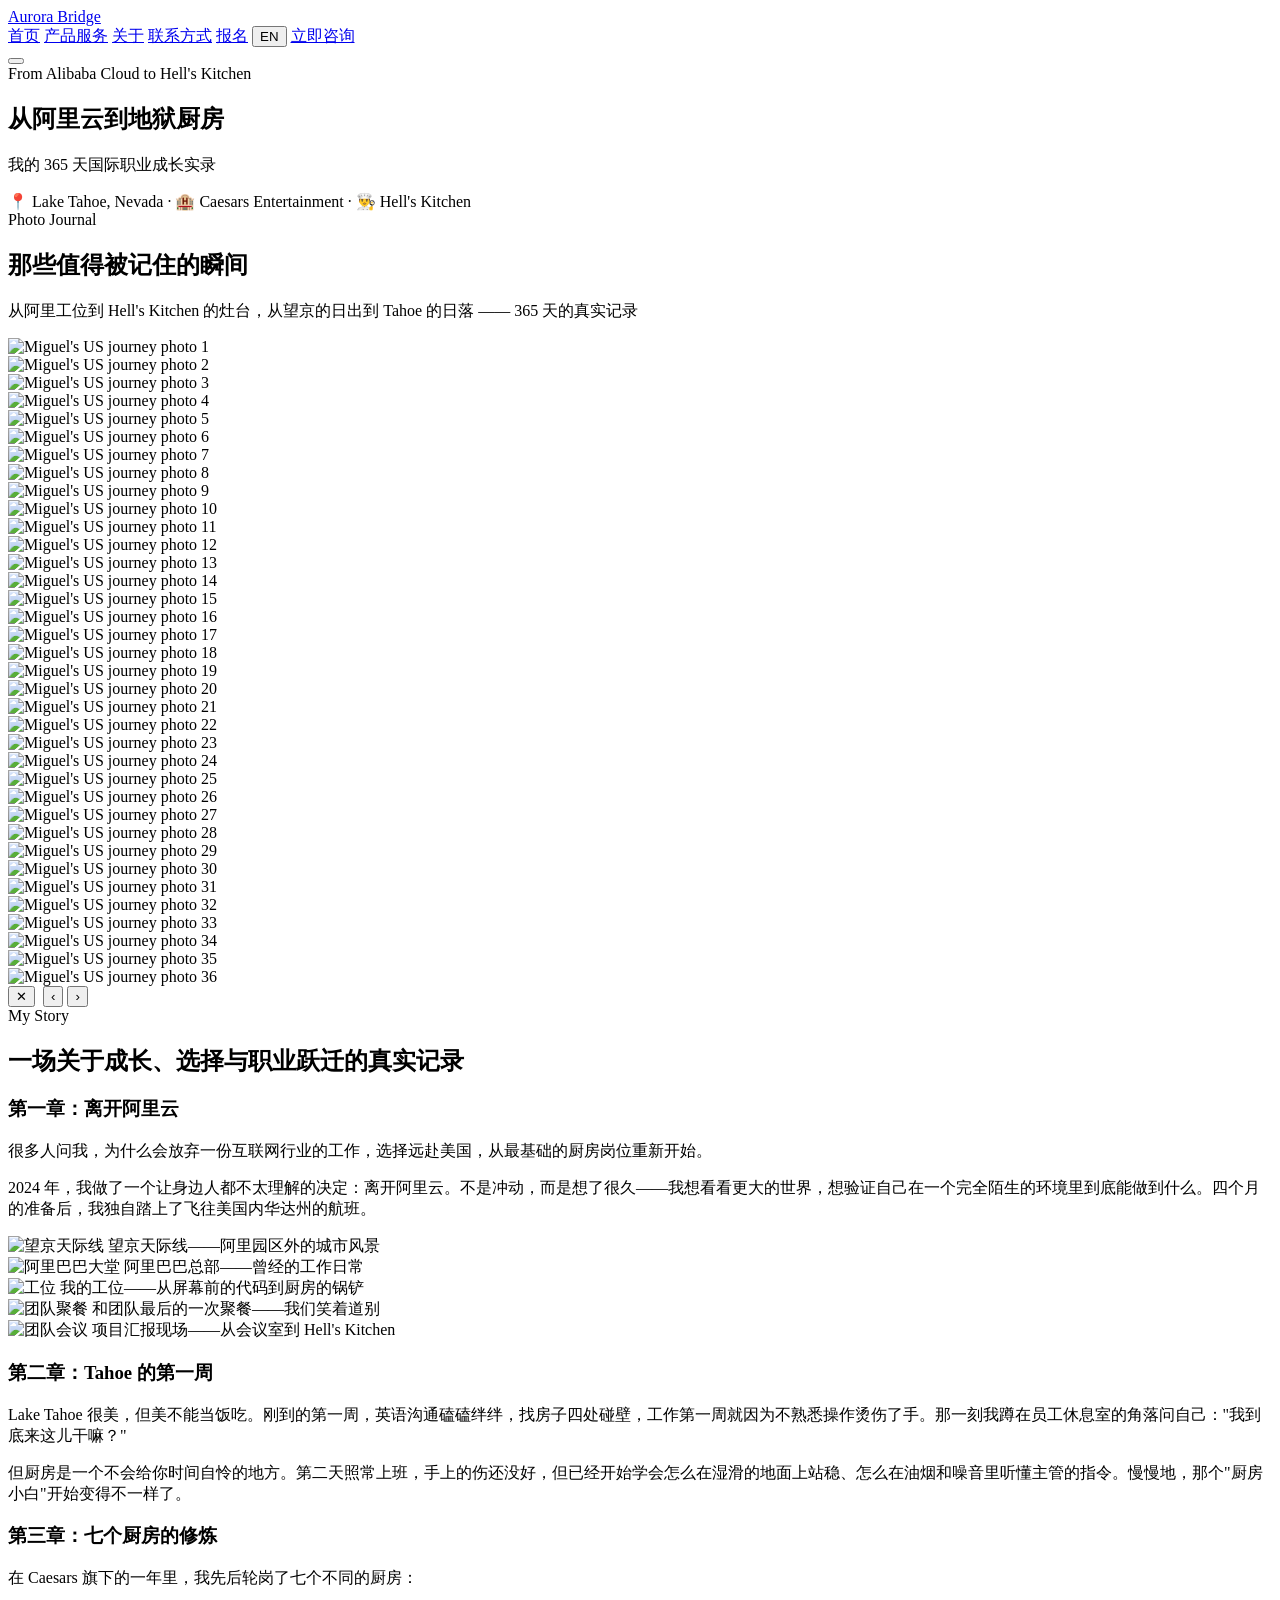
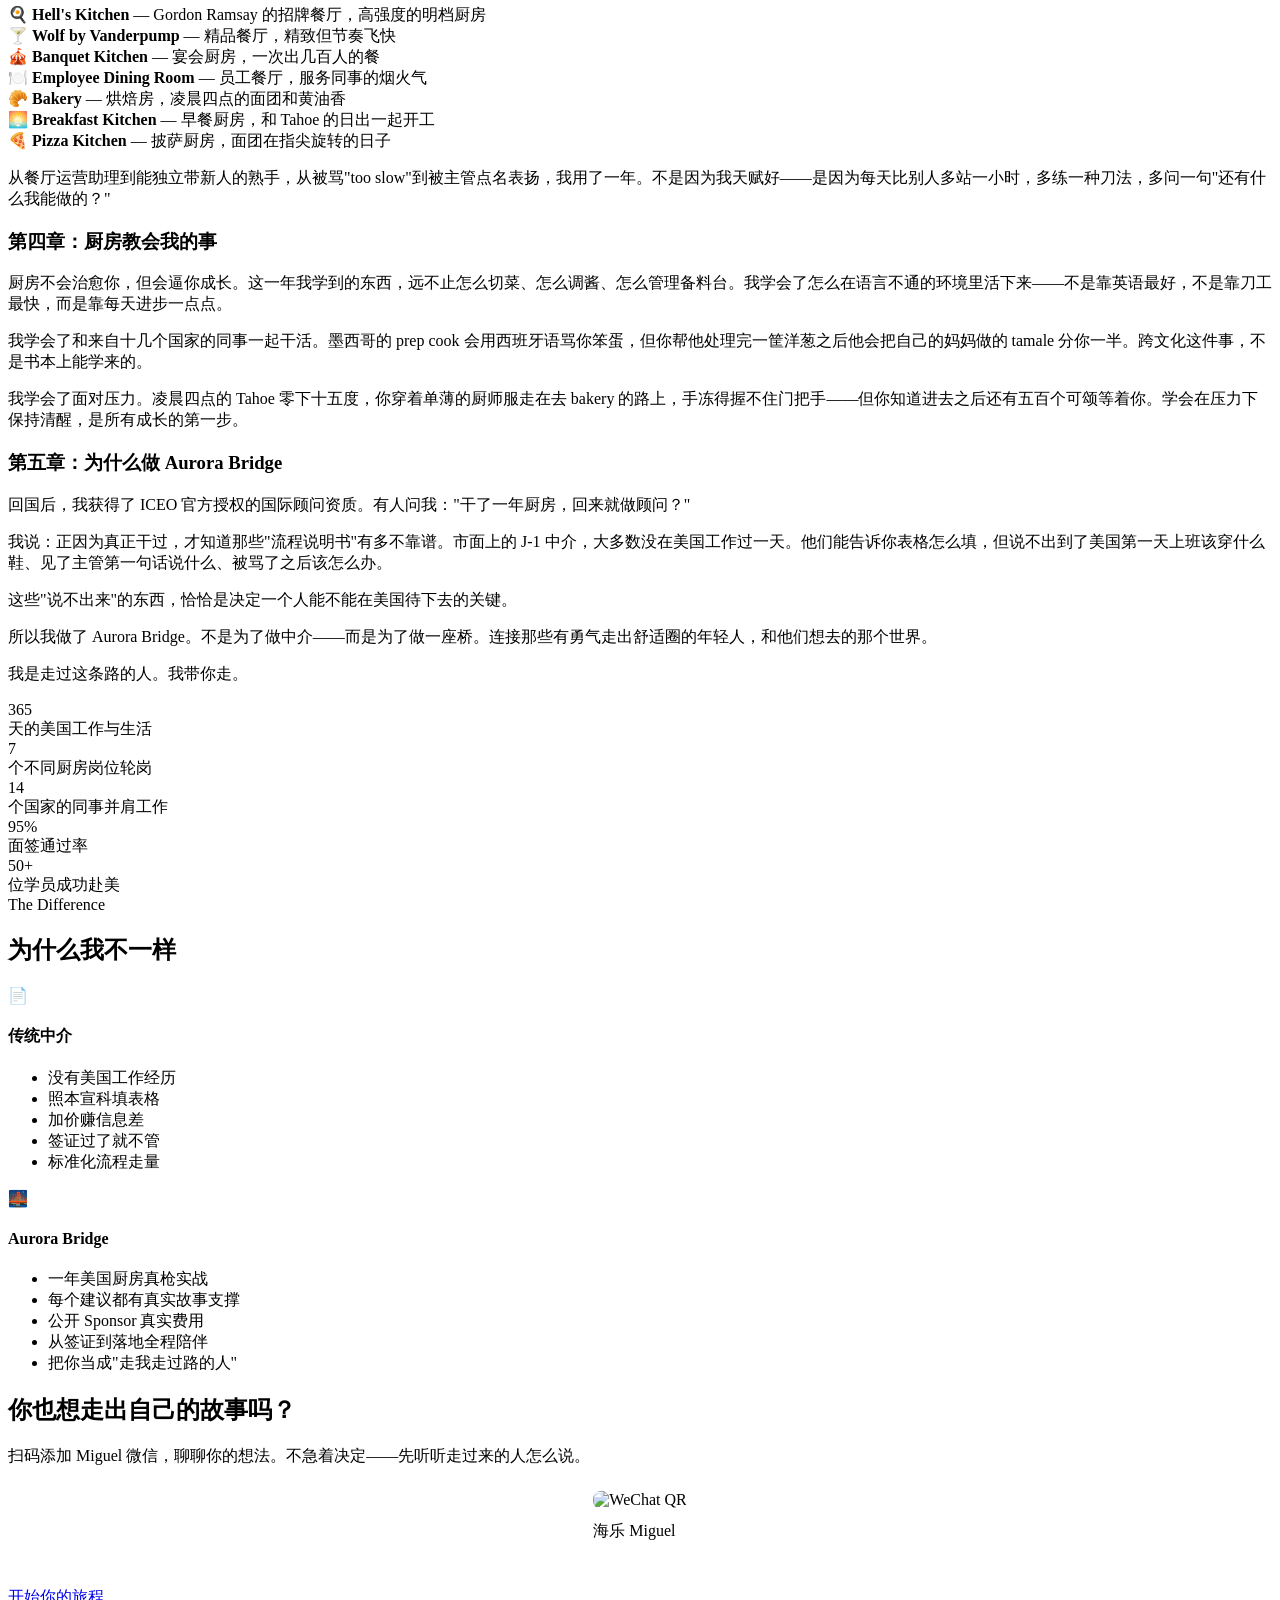
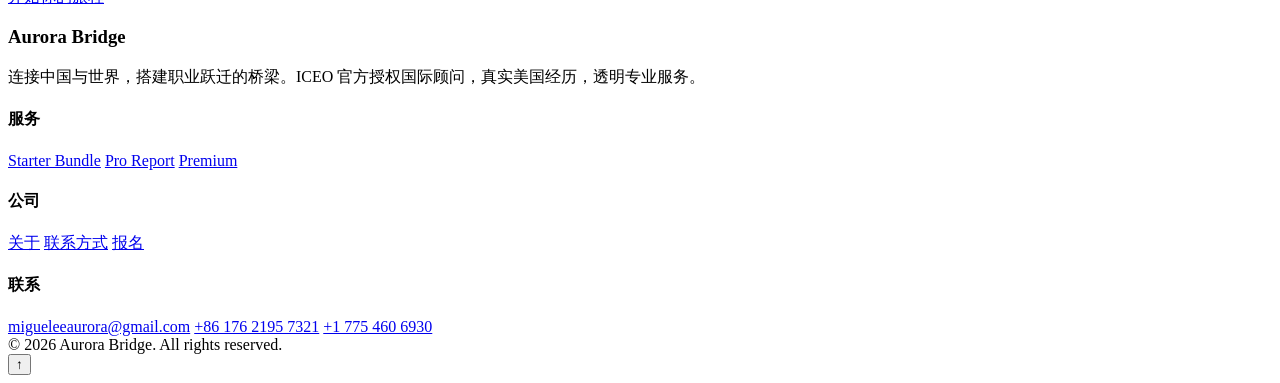
==== about.html @ 6e323d99 "Add about.html" ====
<!DOCTYPE html>
<html lang="zh">
<head>
  <meta charset="UTF-8">
  <meta name="viewport" content="width=device-width, initial-scale=1.0">
  <meta name="description" content="From Alibaba Cloud to Hell's Kitchen: Miguel's 365-day international career journey. ICEO authorized J-1 ITP consultant with real U.S. hospitality experience.">
  <title>About — Aurora Bridge</title>
  <link rel="stylesheet" href="css/styles.css">
  <link rel="icon" href="data:image/svg+xml,<svg xmlns='http://www.w3.org/2000/svg' viewBox='0 0 100 100'><text y='.9em' font-size='90'>🌉</text></svg>">
  <script async src="https://www.googletagmanager.com/gtag/js?id=G-YEW8C3ERGN"></script>
  <script>
    window.dataLayer = window.dataLayer || [];
    function gtag(){dataLayer.push(arguments);}
    gtag('js', new Date());
    gtag('config', 'G-YEW8C3ERGN');
  </script>
</head>
<body>

  <nav class="nav scrolled">
    <div class="nav-inner">
      <a href="index.html" class="nav-logo">
        <span class="nav-logo-dot"></span>
        Aurora Bridge
      </a>
      <div class="nav-links">
        <a href="index.html" data-i18n="nav.home">首页</a>
        <a href="products.html" data-i18n="nav.products">产品服务</a>
        <a href="about.html" class="active" data-i18n="nav.about">关于</a>
        <a href="contact.html" data-i18n="nav.contact">联系方式</a>
        <a href="register.html" data-i18n="nav.register">报名</a>
        <button id="nav-lang" class="nav-lang" onclick="toggleLang()">EN</button>
        <a href="consult.html" class="nav-cta" data-i18n="nav.consult">立即咨询</a>
      </div>
      <button class="nav-toggle" aria-label="Menu">
        <span></span><span></span><span></span>
      </button>
    </div>
  </nav>

  <!-- Page Hero -->
  <section class="page-hero about-hero-enhanced">
    <div class="container">
      <div class="about-hero-badge animate-on-scroll" data-i18n="about.hero.badge">From Alibaba Cloud to Hell's Kitchen</div>
      <h1 class="page-hero-title animate-on-scroll delay-1" data-i18n="about.hero.title">从阿里云到地狱厨房</h1>
      <p class="page-hero-desc animate-on-scroll delay-2" data-i18n="about.hero.subtitle">我的 365 天国际职业成长实录</p>
      <div class="about-hero-meta animate-on-scroll delay-3">
        <span>📍 Lake Tahoe, Nevada</span>
        <span class="about-hero-dot">·</span>
        <span>🏨 Caesars Entertainment</span>
        <span class="about-hero-dot">·</span>
        <span>👨‍🍳 Hell's Kitchen</span>
      </div>
    </div>
  </section>

  <!-- Photo Gallery Wall -->
  <section class="section section-dark gallery-section">
    <div class="container">
      <div class="section-header animate-on-scroll">
        <span class="section-label" data-i18n="about.gallery.label">Photo Journal</span>
        <h2 class="section-title" style="color:var(--color-white)" data-i18n="about.gallery.title">那些值得被记住的瞬间</h2>
        <p class="section-desc" data-i18n="about.gallery.desc">从阿里工位到 Hell's Kitchen 的灶台，从望京的日出到 Tahoe 的日落 —— 365 天的真实记录</p>
      </div>
      <div class="gallery-wall" id="gallery-wall"></div>
      <div class="gallery-lightbox" id="gallery-lightbox">
        <button class="gallery-lightbox-close" onclick="closeLightbox()">✕</button>
        <img id="gallery-lightbox-img" src="" alt="">
        <button class="gallery-lightbox-prev" onclick="navigateLightbox(-1)">‹</button>
        <button class="gallery-lightbox-next" onclick="navigateLightbox(1)">›</button>
      </div>
    </div>
  </section>

  <!-- The Story -->
  <section class="section section-light">
    <div class="container-narrow">
      <div class="section-header animate-on-scroll">
        <span class="section-label" data-i18n="about.story.label">My Story</span>
        <h2 class="section-title" data-i18n="about.story.title">一场关于成长、选择与职业跃迁的真实记录</h2>
      </div>

      <div class="story-block animate-on-scroll">
        <h3 class="story-chapter" data-i18n="about.story.ch1.title">第一章：离开阿里云</h3>
        <p data-i18n="about.story.ch1.p1">很多人问我，为什么会放弃一份互联网行业的工作，选择远赴美国，从最基础的厨房岗位重新开始。</p>
        <p data-i18n="about.story.ch1.p2">2024 年，我做了一个让身边人都不太理解的决定：离开阿里云。不是冲动，而是想了很久——我想看看更大的世界，想验证自己在一个完全陌生的环境里到底能做到什么。四个月的准备后，我独自踏上了飞往美国内华达州的航班。</p>

        <!-- Alibaba Photos -->
        <div class="story-photo-row">
          <div class="story-photo-item" onclick="openLightbox(0)">
            <img src="assets/images/gallery/alibaba-5.jpg" alt="望京天际线">
            <span class="story-photo-caption" data-i18n="about.story.ch1.img1">望京天际线——阿里园区外的城市风景</span>
          </div>
          <div class="story-photo-item" onclick="openLightbox(1)">
            <img src="assets/images/gallery/alibaba-4.jpg" alt="阿里巴巴大堂">
            <span class="story-photo-caption" data-i18n="about.story.ch1.img2">阿里巴巴总部——曾经的工作日常</span>
          </div>
          <div class="story-photo-item" onclick="openLightbox(2)">
            <img src="assets/images/gallery/alibaba-3.jpg" alt="工位">
            <span class="story-photo-caption" data-i18n="about.story.ch1.img3">我的工位——从屏幕前的代码到厨房的锅铲</span>
          </div>
          <div class="story-photo-item" onclick="openLightbox(3)">
            <img src="assets/images/gallery/alibaba-2.jpg" alt="团队聚餐">
            <span class="story-photo-caption" data-i18n="about.story.ch1.img4">和团队最后的一次聚餐——我们笑着道别</span>
          </div>
          <div class="story-photo-item" onclick="openLightbox(4)">
            <img src="assets/images/gallery/alibaba-1.jpg" alt="团队会议">
            <span class="story-photo-caption" data-i18n="about.story.ch1.img5">项目汇报现场——从会议室到 Hell's Kitchen</span>
          </div>
        </div>
      </div>

      <div class="story-block animate-on-scroll delay-1">
        <h3 class="story-chapter" data-i18n="about.story.ch2.title">第二章：Tahoe 的第一周</h3>
        <p data-i18n="about.story.ch2.p1">Lake Tahoe 很美，但美不能当饭吃。刚到的第一周，英语沟通磕磕绊绊，找房子四处碰壁，工作第一周就因为不熟悉操作烫伤了手。那一刻我蹲在员工休息室的角落问自己："我到底来这儿干嘛？"</p>
        <p data-i18n="about.story.ch2.p2">但厨房是一个不会给你时间自怜的地方。第二天照常上班，手上的伤还没好，但已经开始学会怎么在湿滑的地面上站稳、怎么在油烟和噪音里听懂主管的指令。慢慢地，那个"厨房小白"开始变得不一样了。</p>
      </div>

      <div class="story-block animate-on-scroll delay-2">
        <h3 class="story-chapter" data-i18n="about.story.ch3.title">第三章：七个厨房的修炼</h3>
        <p data-i18n="about.story.ch3.p1">在 Caesars 旗下的一年里，我先后轮岗了七个不同的厨房：</p>
        <div class="story-kitchen-grid">
          <div class="story-kitchen-item"><span>🍳</span> <strong>Hell's Kitchen</strong> — Gordon Ramsay 的招牌餐厅，高强度的明档厨房</div>
          <div class="story-kitchen-item"><span>🍸</span> <strong>Wolf by Vanderpump</strong> — 精品餐厅，精致但节奏飞快</div>
          <div class="story-kitchen-item"><span>🎪</span> <strong>Banquet Kitchen</strong> — 宴会厨房，一次出几百人的餐</div>
          <div class="story-kitchen-item"><span>🍽️</span> <strong>Employee Dining Room</strong> — 员工餐厅，服务同事的烟火气</div>
          <div class="story-kitchen-item"><span>🥐</span> <strong>Bakery</strong> — 烘焙房，凌晨四点的面团和黄油香</div>
          <div class="story-kitchen-item"><span>🌅</span> <strong>Breakfast Kitchen</strong> — 早餐厨房，和 Tahoe 的日出一起开工</div>
          <div class="story-kitchen-item"><span>🍕</span> <strong>Pizza Kitchen</strong> — 披萨厨房，面团在指尖旋转的日子</div>
        </div>
        <p data-i18n="about.story.ch3.p2">从餐厅运营助理到能独立带新人的熟手，从被骂"too slow"到被主管点名表扬，我用了一年。不是因为我天赋好——是因为每天比别人多站一小时，多练一种刀法，多问一句"还有什么我能做的？"</p>
      </div>

      <div class="story-block animate-on-scroll delay-3">
        <h3 class="story-chapter" data-i18n="about.story.ch4.title">第四章：厨房教会我的事</h3>
        <p data-i18n="about.story.ch4.p1">厨房不会治愈你，但会逼你成长。这一年我学到的东西，远不止怎么切菜、怎么调酱、怎么管理备料台。我学会了怎么在语言不通的环境里活下来——不是靠英语最好，不是靠刀工最快，而是靠每天进步一点点。</p>
        <p data-i18n="about.story.ch4.p2">我学会了和来自十几个国家的同事一起干活。墨西哥的 prep cook 会用西班牙语骂你笨蛋，但你帮他处理完一筐洋葱之后他会把自己的妈妈做的 tamale 分你一半。跨文化这件事，不是书本上能学来的。</p>
        <p data-i18n="about.story.ch4.p3">我学会了面对压力。凌晨四点的 Tahoe 零下十五度，你穿着单薄的厨师服走在去 bakery 的路上，手冻得握不住门把手——但你知道进去之后还有五百个可颂等着你。学会在压力下保持清醒，是所有成长的第一步。</p>
      </div>

      <div class="story-block animate-on-scroll delay-4">
        <h3 class="story-chapter" data-i18n="about.story.ch5.title">第五章：为什么做 Aurora Bridge</h3>
        <p data-i18n="about.story.ch5.p1">回国后，我获得了 ICEO 官方授权的国际顾问资质。有人问我："干了一年厨房，回来就做顾问？"</p>
        <p data-i18n="about.story.ch5.p2">我说：正因为真正干过，才知道那些"流程说明书"有多不靠谱。市面上的 J-1 中介，大多数没在美国工作过一天。他们能告诉你表格怎么填，但说不出到了美国第一天上班该穿什么鞋、见了主管第一句话说什么、被骂了之后该怎么办。</p>
        <p data-i18n="about.story.ch5.p3">这些"说不出来"的东西，恰恰是决定一个人能不能在美国待下去的关键。</p>
        <p data-i18n="about.story.ch5.p4">所以我做了 <span class="highlight">Aurora Bridge</span>。不是为了做中介——而是为了做一座桥。连接那些有勇气走出舒适圈的年轻人，和他们想去的那个世界。</p>
        <p data-i18n="about.story.ch5.p5">我是走过这条路的人。我带你走。</p>
      </div>
    </div>
  </section>

  <!-- Stats Section -->
  <section class="section section-dark">
    <div class="container">
      <div class="story-stats animate-on-scroll">
        <div class="story-stat-item">
          <div class="story-stat-number">365</div>
          <div class="story-stat-label" data-i18n="about.stat.days">天的美国工作与生活</div>
        </div>
        <div class="story-stat-item">
          <div class="story-stat-number">7</div>
          <div class="story-stat-label" data-i18n="about.stat.kitchens">个不同厨房岗位轮岗</div>
        </div>
        <div class="story-stat-item">
          <div class="story-stat-number">14</div>
          <div class="story-stat-label" data-i18n="about.stat.nationalities">个国家的同事并肩工作</div>
        </div>
        <div class="story-stat-item">
          <div class="story-stat-number">95%</div>
          <div class="story-stat-label" data-i18n="about.stat.approval">面签通过率</div>
        </div>
        <div class="story-stat-item">
          <div class="story-stat-number">50+</div>
          <div class="story-stat-label" data-i18n="about.stat.students">位学员成功赴美</div>
        </div>
      </div>
    </div>
  </section>

  <!-- Why This Matters -->
  <section class="section section-light">
    <div class="container-narrow">
      <div class="section-header animate-on-scroll">
        <span class="section-label" data-i18n="about.diff.label">The Difference</span>
        <h2 class="section-title" data-i18n="about.diff.title">为什么我不一样</h2>
      </div>
      <div class="diff-grid animate-on-scroll">
        <div class="diff-card">
          <div class="diff-card-header">
            <span class="diff-icon">📄</span>
            <h4 data-i18n="about.diff.card1.title">传统中介</h4>
          </div>
          <ul class="diff-list">
            <li data-i18n="about.diff.card1.i1">没有美国工作经历</li>
            <li data-i18n="about.diff.card1.i2">照本宣科填表格</li>
            <li data-i18n="about.diff.card1.i3">加价赚信息差</li>
            <li data-i18n="about.diff.card1.i4">签证过了就不管</li>
            <li data-i18n="about.diff.card1.i5">标准化流程走量</li>
          </ul>
        </div>
        <div class="diff-card diff-card-highlighted">
          <div class="diff-card-header">
            <span class="diff-icon">🌉</span>
            <h4 data-i18n="about.diff.card2.title">Aurora Bridge</h4>
          </div>
          <ul class="diff-list diff-list-pro">
            <li data-i18n="about.diff.card2.i1">一年美国厨房真枪实战</li>
            <li data-i18n="about.diff.card2.i2">每个建议都有真实故事支撑</li>
            <li data-i18n="about.diff.card2.i3">公开 Sponsor 真实费用</li>
            <li data-i18n="about.diff.card2.i4">从签证到落地全程陪伴</li>
            <li data-i18n="about.diff.card2.i5">把你当成"走我走过路的人"</li>
          </ul>
        </div>
      </div>
    </div>
  </section>

  <!-- CTA -->
  <section class="cta-section">
    <div class="container">
      <div class="cta-content animate-on-scroll">
        <h2 data-i18n="about.cta.title">你也想走出自己的故事吗？</h2>
        <p data-i18n="about.cta.desc">扫码添加 Miguel 微信，聊聊你的想法。不急着决定——先听听走过来的人怎么说。</p>
        <div style="display:flex;gap:24px;justify-content:center;flex-wrap:wrap;margin-top:24px">
          <div class="qr-card" style="background:rgba(255,255,255,0.06);border-color:rgba(255,255,255,0.1)">
            <img src="assets/images/wechat-qr.jpg" alt="WeChat QR" style="width:140px;height:140px;object-fit:cover;border-radius:8px;margin:0 auto 12px">
            <div class="qr-label" style="color:var(--color-white)">海乐 Miguel</div>
            <div class="qr-id" style="color:rgba(255,255,255,0.5)">美国 · 里诺</div>
          </div>
        </div>
        <div style="margin-top:24px">
          <a href="consult.html" class="btn btn-primary btn-lg" data-i18n="about.cta.btn">开始你的旅程</a>
        </div>
      </div>
    </div>
  </section>

  <footer class="footer">
    <div class="container">
      <div class="footer-grid">
        <div class="footer-brand">
          <h3>Aurora Bridge</h3>
          <p data-i18n="footer.brand.desc">连接中国与世界，搭建职业跃迁的桥梁。ICEO 官方授权国际顾问，真实美国经历，透明专业服务。</p>
        </div>
        <div class="footer-col">
          <h4 data-i18n="footer.services">服务</h4>
          <a href="product-detail.html?id=starter-bundle">Starter Bundle</a>
          <a href="product-detail.html?id=pro-report">Pro Report</a>
          <a href="product-detail.html?id=premium-landing">Premium</a>
        </div>
        <div class="footer-col">
          <h4 data-i18n="footer.company">公司</h4>
          <a href="about.html" data-i18n="nav.about">关于</a>
          <a href="contact.html" data-i18n="nav.contact">联系方式</a>
          <a href="register.html" data-i18n="nav.register">报名</a>
        </div>
        <div class="footer-col">
          <h4 data-i18n="footer.contact">联系</h4>
          <a href="mailto:migueleeaurora@gmail.com">migueleeaurora@gmail.com</a>
          <a href="tel:+8617621957321">+86 176 2195 7321</a>
          <a href="tel:+17754606930">+1 775 460 6930</a>
        </div>
      </div>
      <div class="footer-bottom">
        <span data-i18n="footer.copyright">© 2026 Aurora Bridge. All rights reserved.</span>
      </div>
    </div>
  </footer>

  <button class="back-to-top" onclick="window.scrollTo({top:0,behavior:'smooth'})">↑</button>

  <script src="js/i18n.js"></script>
  <script src="js/products.js"></script>
  <script src="js/app.js"></script>
  <script>
    // Photo Gallery Render
    const galleryPhotos = [
      'assets/images/gallery/alibaba-5.jpg',
      'assets/images/gallery/alibaba-4.jpg',
      'assets/images/gallery/alibaba-3.jpg',
      'assets/images/gallery/alibaba-2.jpg',
      'assets/images/gallery/alibaba-1.jpg',
      'assets/images/gallery/微信图片_20260729173941_254_2.jpg',
      'assets/images/gallery/微信图片_20260729173942_255_2.jpg',
      'assets/images/gallery/微信图片_20260729173943_256_2.jpg',
      'assets/images/gallery/微信图片_20260729173944_257_2.jpg',
      'assets/images/gallery/微信图片_20260729173945_258_2.jpg',
      'assets/images/gallery/微信图片_20260729173947_259_2.jpg',
      'assets/images/gallery/微信图片_20260729173949_260_2.jpg',
      'assets/images/gallery/微信图片_20260729173951_261_2.jpg',
      'assets/images/gallery/微信图片_20260729173952_262_2.jpg',
      'assets/images/gallery/微信图片_20260729173955_263_2.jpg',
      'assets/images/gallery/微信图片_20260729173958_264_2.jpg',
      'assets/images/gallery/微信图片_20260729174000_265_2.jpg',
      'assets/images/gallery/微信图片_20260729174001_266_2.jpg',
      'assets/images/gallery/微信图片_20260729174003_267_2.jpg',
      'assets/images/gallery/微信图片_20260729174004_268_2.jpg',
      'assets/images/gallery/微信图片_20260729174005_269_2.jpg',
      'assets/images/gallery/微信图片_20260729174007_270_2.jpg',
      'assets/images/gallery/微信图片_20260729174008_271_2.jpg',
      'assets/images/gallery/微信图片_20260729174010_272_2.jpg',
      'assets/images/gallery/微信图片_20260729174034_273_2.jpg',
      'assets/images/gallery/微信图片_20260729174035_274_2.jpg',
      'assets/images/gallery/微信图片_20260729174036_275_2.jpg',
      'assets/images/gallery/微信图片_20260729174037_276_2.jpg',
      'assets/images/gallery/微信图片_20260729174038_277_2.jpg',
      'assets/images/gallery/微信图片_20260729174040_278_2.jpg',
      'assets/images/gallery/微信图片_20260729174103_279_2.jpg',
      'assets/images/gallery/微信图片_20260729174108_280_2.jpg',
      'assets/images/gallery/微信图片_20260729174111_281_2.jpg',
      'assets/images/gallery/微信图片_20260729174112_282_2.jpg',
      'assets/images/gallery/微信图片_20260729174114_283_2.jpg',
      'assets/images/gallery/微信图片_20260729174115_284_2.jpg'
    ];

    let lightboxIndex = 0;

    function renderGallery() {
      const wall = document.getElementById('gallery-wall');
      if (!wall) return;
      wall.innerHTML = galleryPhotos.map((src, i) =>
        `<div class="gallery-item animate-on-scroll" onclick="openLightbox(${i})">
          <img src="${src}" alt="Miguel's US journey photo ${i+1}" loading="lazy">
        </div>`
      ).join('');
      // Re-trigger scroll animations
      setTimeout(() => {
        document.querySelectorAll('.animate-on-scroll').forEach(el => {
          const rect = el.getBoundingClientRect();
          if (rect.top < window.innerHeight - 50) el.classList.add('visible');
        });
      }, 100);
    }

    function openLightbox(idx) {
      lightboxIndex = idx;
      const lb = document.getElementById('gallery-lightbox');
      const img = document.getElementById('gallery-lightbox-img');
      img.src = galleryPhotos[idx];
      lb.classList.add('active');
      document.body.style.overflow = 'hidden';
    }

    function closeLightbox() {
      document.getElementById('gallery-lightbox').classList.remove('active');
      document.body.style.overflow = '';
    }

    function navigateLightbox(dir) {
      lightboxIndex = (lightboxIndex + dir + galleryPhotos.length) % galleryPhotos.length;
      document.getElementById('gallery-lightbox-img').src = galleryPhotos[lightboxIndex];
    }

    // Keyboard navigation
    document.addEventListener('keydown', (e) => {
      const lb = document.getElementById('gallery-lightbox');
      if (!lb.classList.contains('active')) return;
      if (e.key === 'Escape') closeLightbox();
      if (e.key === 'ArrowLeft') navigateLightbox(-1);
      if (e.key === 'ArrowRight') navigateLightbox(1);
    });

    // Init
    document.addEventListener('DOMContentLoaded', () => {
      renderGallery();
    });
  </script>
</body>
</html>
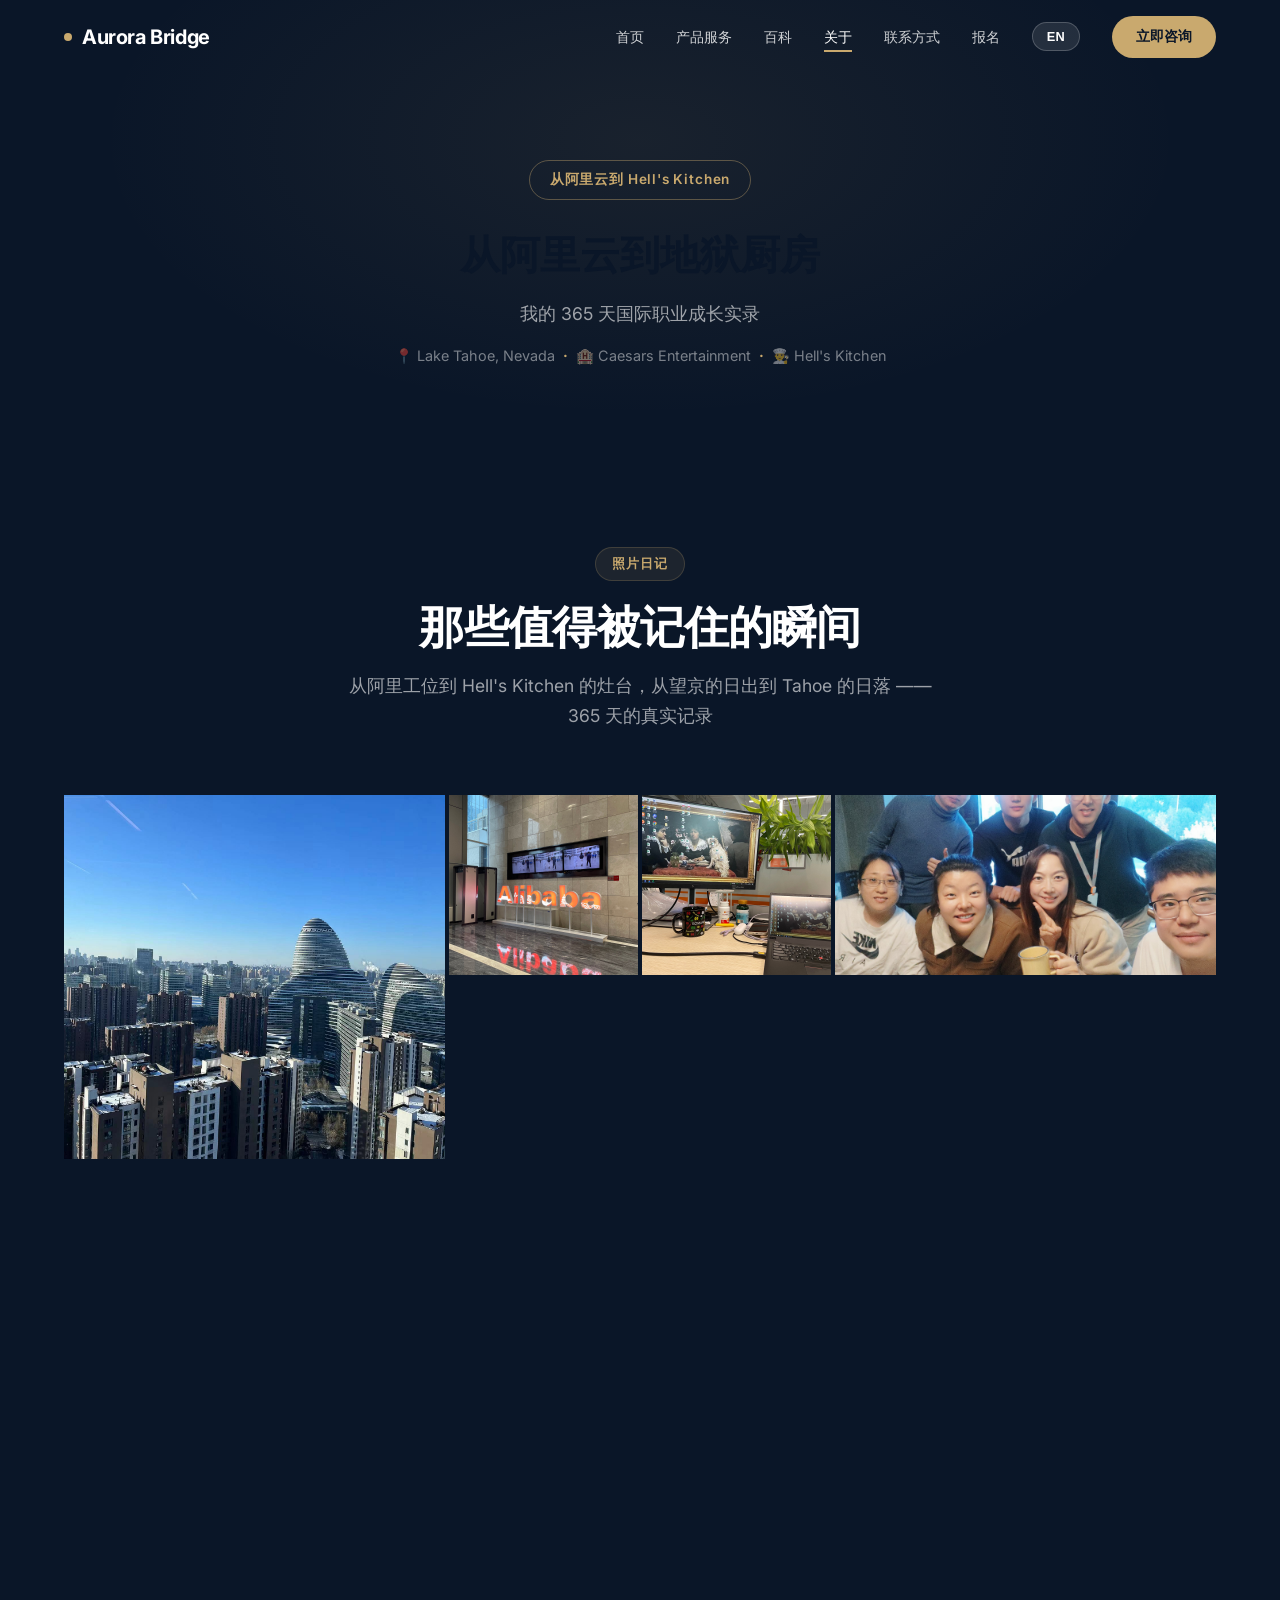
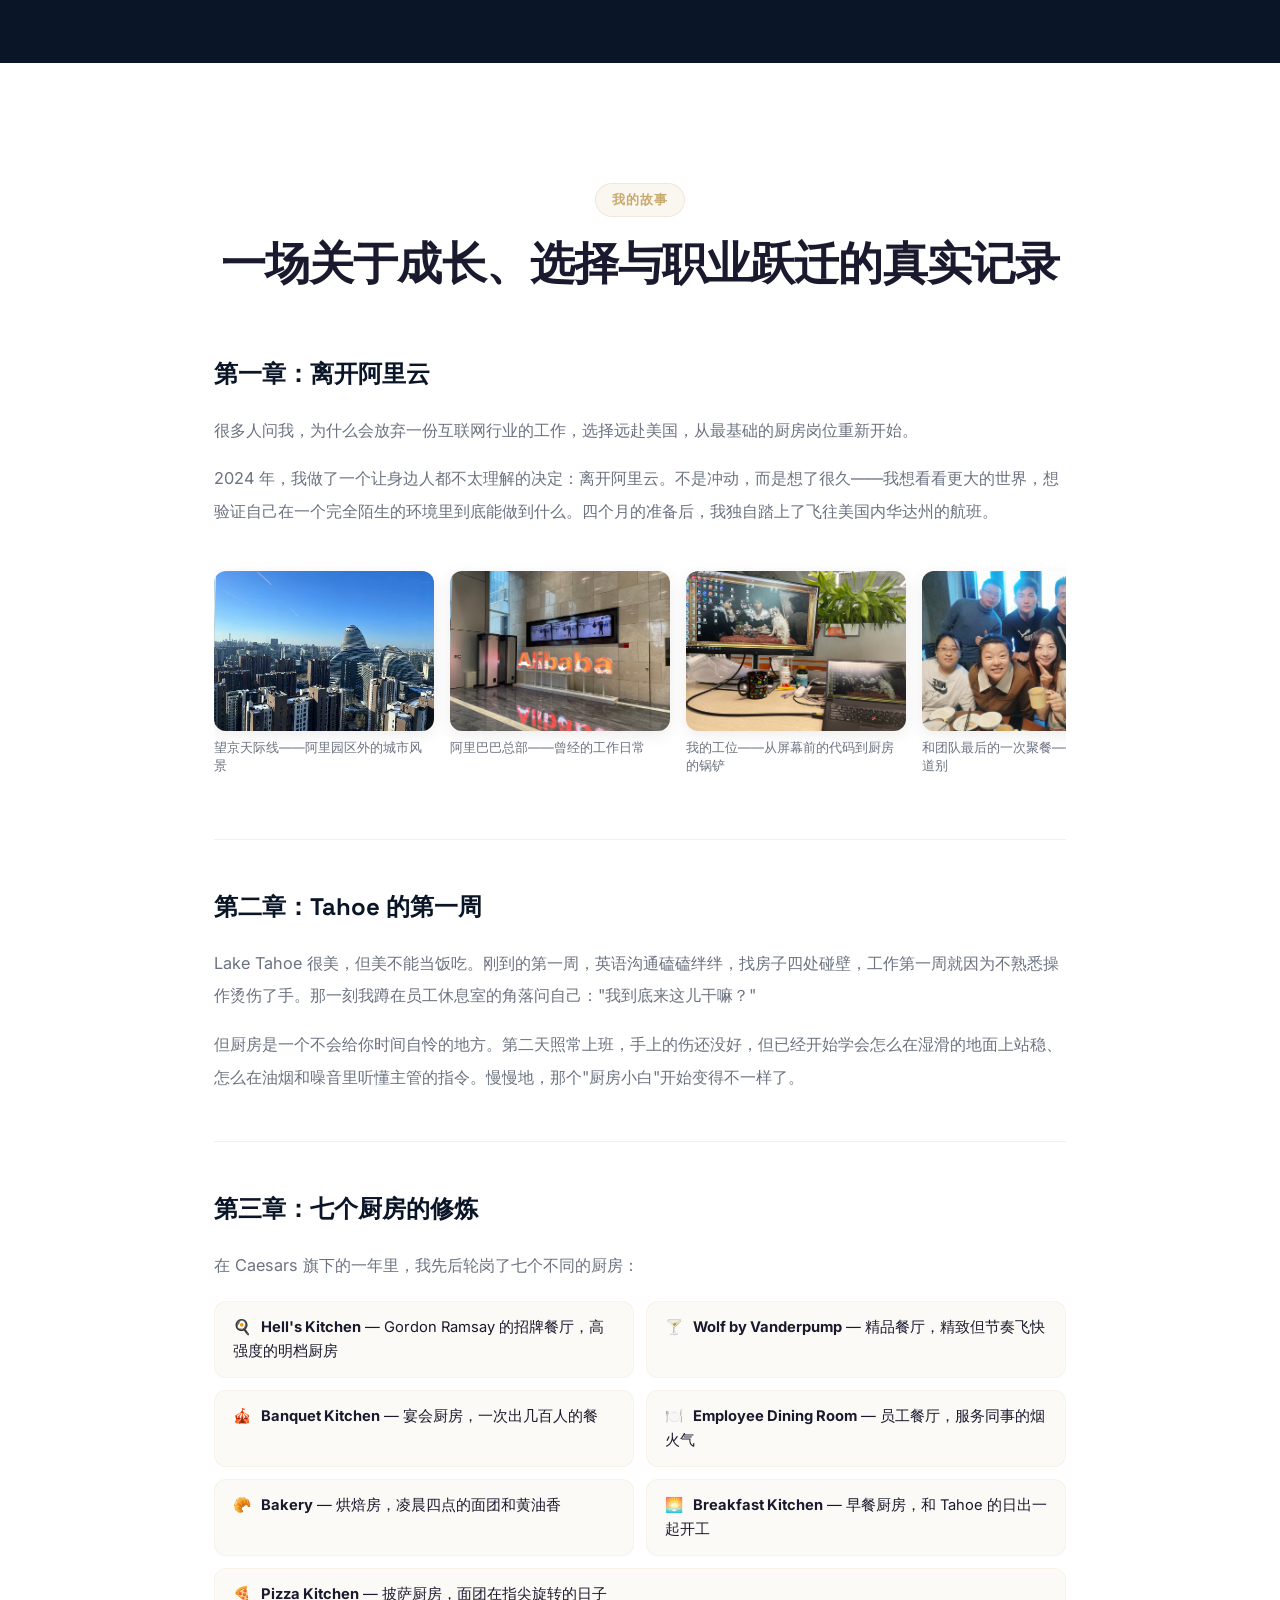
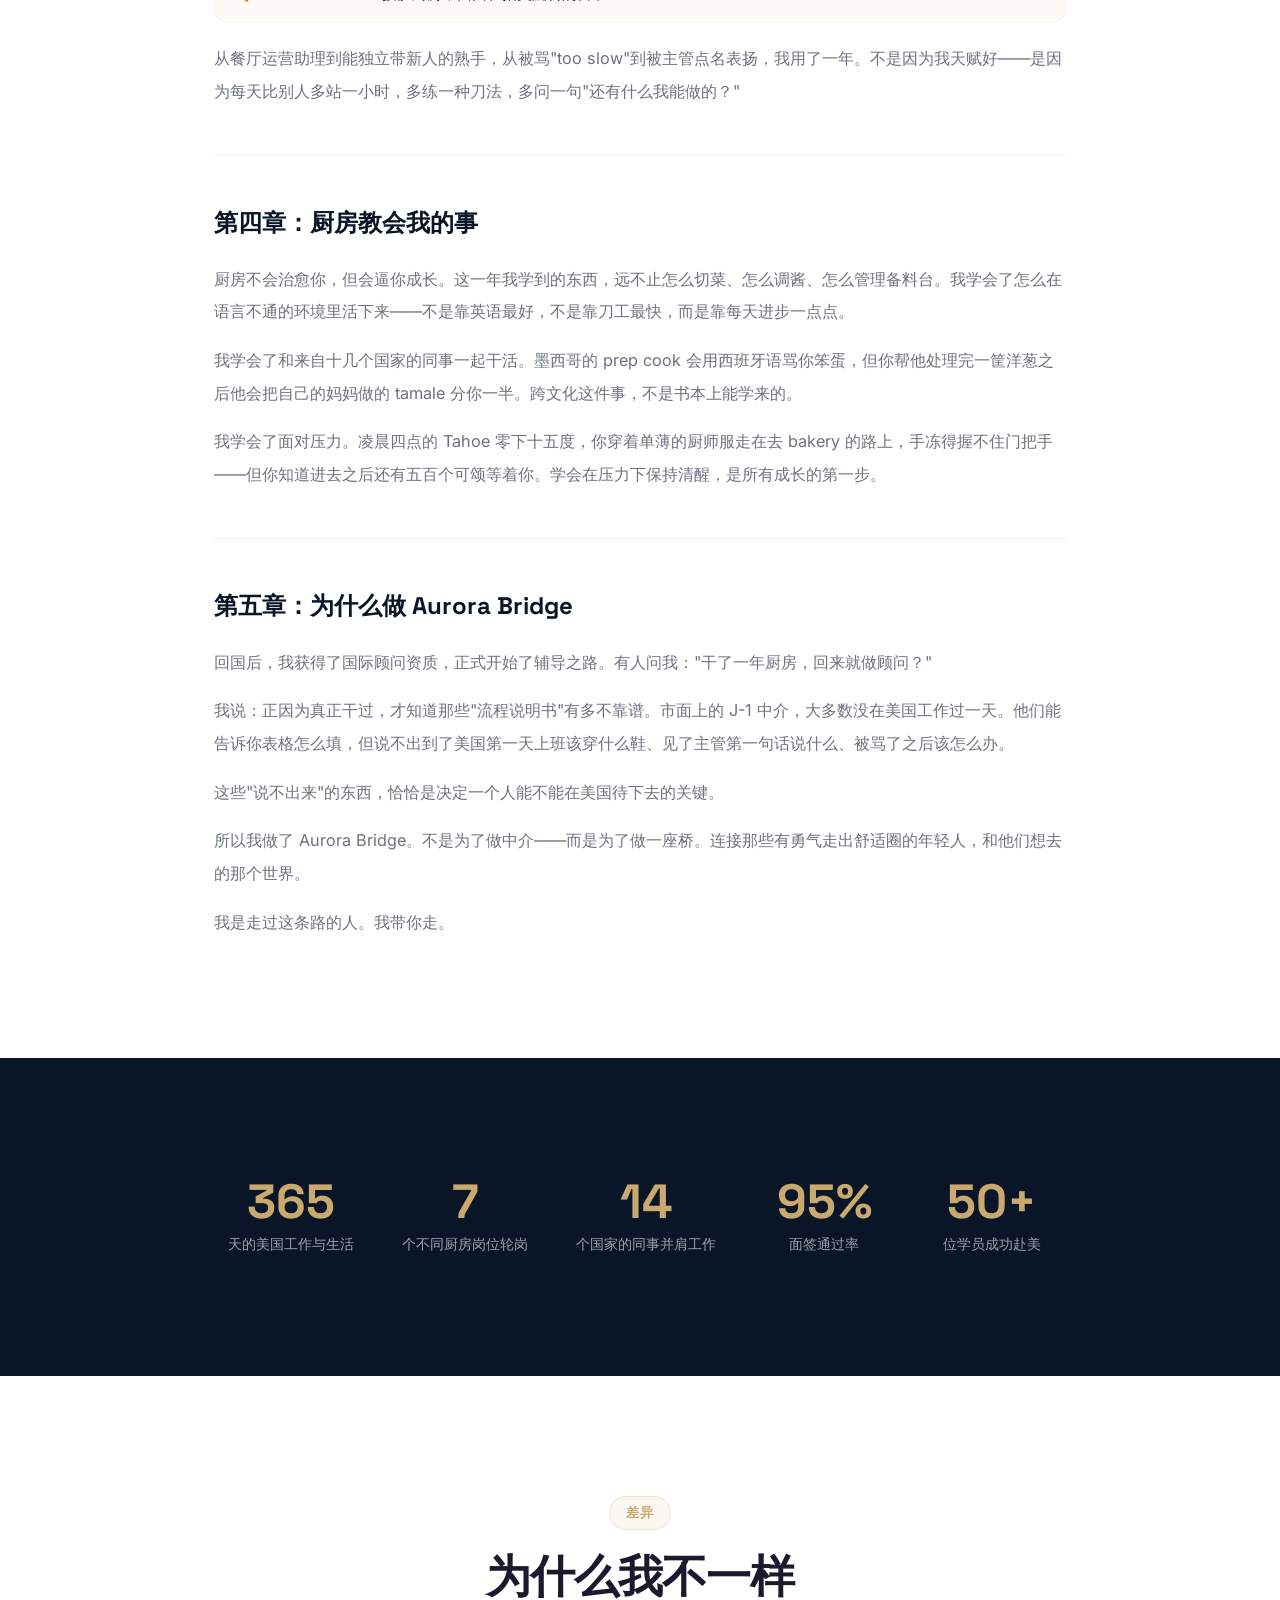
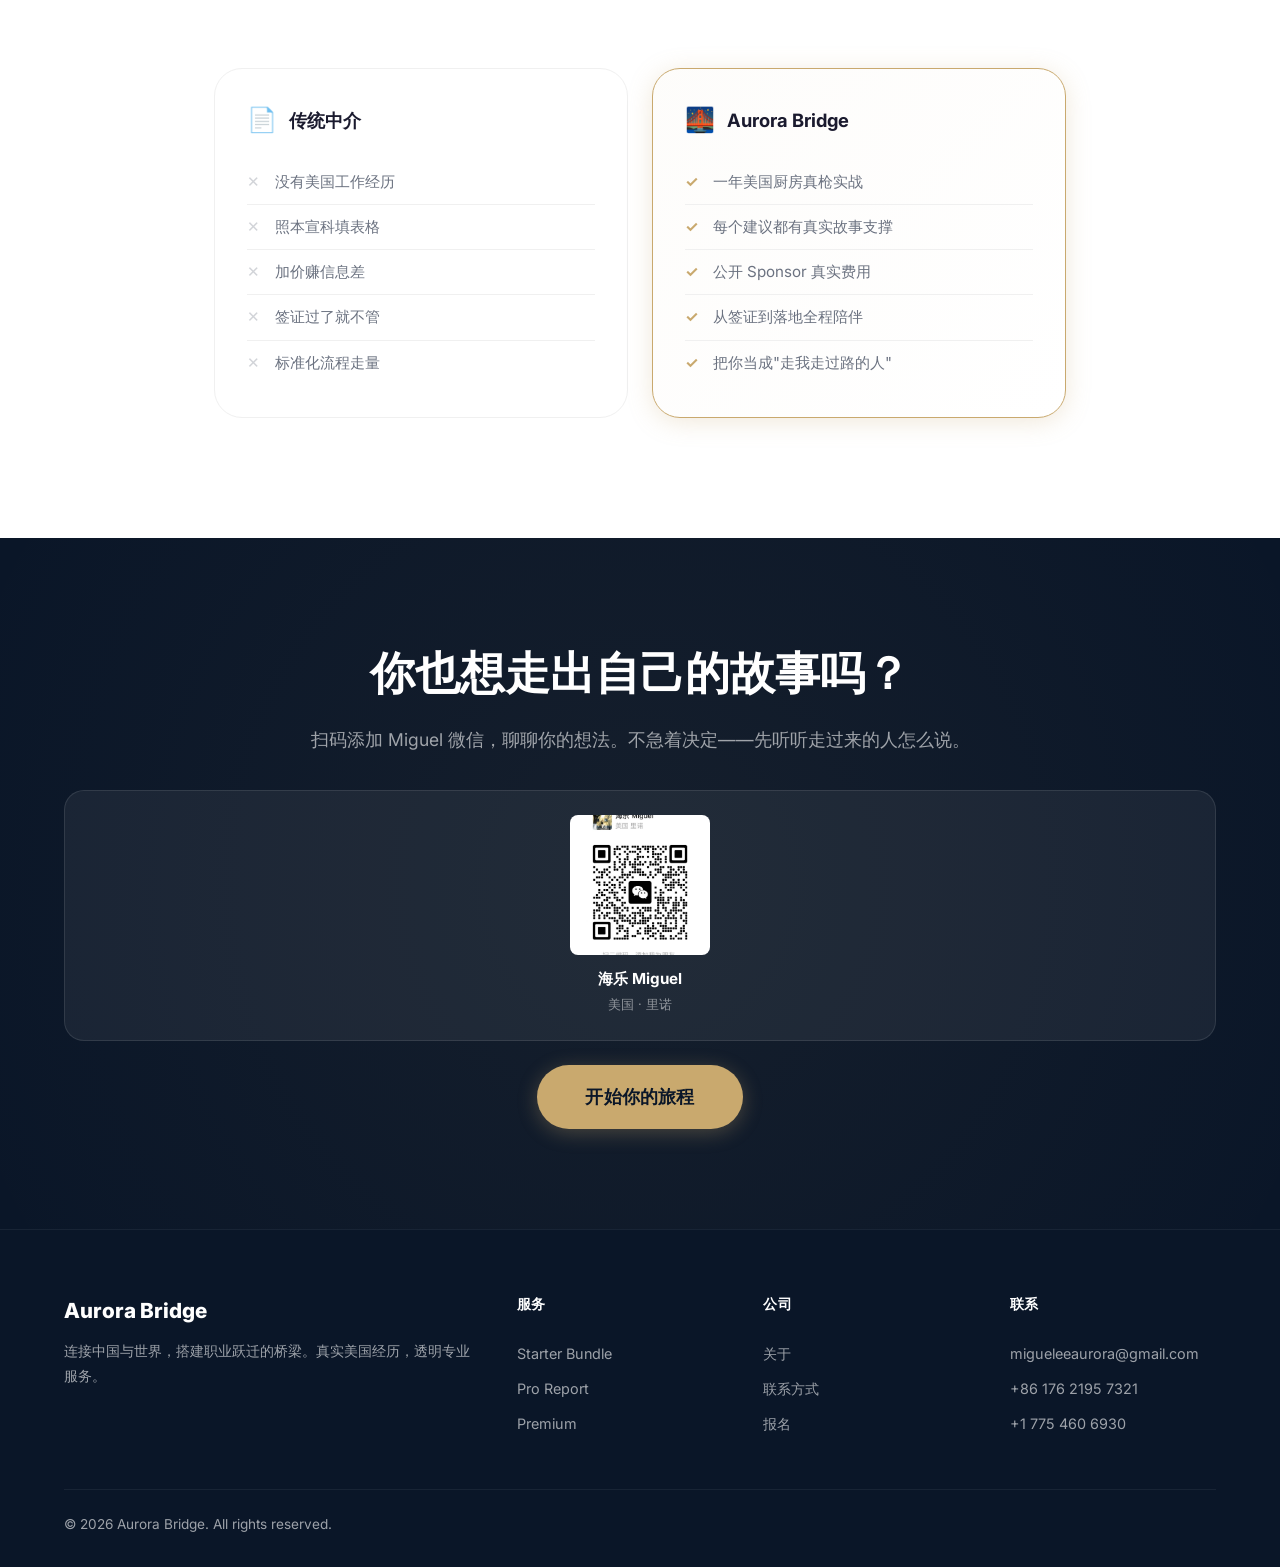
==== commit 4e9f73a1: "V2: 移除 ICEO + 调整价格 + 美式动态风格 + 百科页 + AI 助手" ====
--- a/about.html
+++ b/about.html
@@ -3,7 +3,7 @@
 <head>
   <meta charset="UTF-8">
   <meta name="viewport" content="width=device-width, initial-scale=1.0">
-  <meta name="description" content="From Alibaba Cloud to Hell's Kitchen: Miguel's 365-day international career journey. ICEO authorized J-1 ITP consultant with real U.S. hospitality experience.">
+  <meta name="description" content="From Alibaba Cloud to Hell's Kitchen: Miguel's 365-day international career journey. J-1 ITP consultant with real U.S. hospitality experience at Caesars luxury hotel.">
   <title>About — Aurora Bridge</title>
   <link rel="stylesheet" href="css/styles.css">
   <link rel="icon" href="data:image/svg+xml,<svg xmlns='http://www.w3.org/2000/svg' viewBox='0 0 100 100'><text y='.9em' font-size='90'>🌉</text></svg>">
@@ -25,7 +25,8 @@
       </a>
       <div class="nav-links">
         <a href="index.html" data-i18n="nav.home">首页</a>
-        <a href="products.html" data-i18n="nav.products">产品服务</a>
+        <a href="products.html">产品服务</a>
+        <a href="guide.html">百科</a>
         <a href="about.html" class="active" data-i18n="nav.about">关于</a>
         <a href="contact.html" data-i18n="nav.contact">联系方式</a>
         <a href="register.html" data-i18n="nav.register">报名</a>
@@ -140,7 +141,7 @@
 
       <div class="story-block animate-on-scroll delay-4">
         <h3 class="story-chapter" data-i18n="about.story.ch5.title">第五章：为什么做 Aurora Bridge</h3>
-        <p data-i18n="about.story.ch5.p1">回国后，我获得了 ICEO 官方授权的国际顾问资质。有人问我："干了一年厨房，回来就做顾问？"</p>
+        <p data-i18n="about.story.ch5.p1">回国后，我获得了 国际顾问资质，正式开始了辅导之路。有人问我："干了一年厨房，回来就做顾问？"</p>
         <p data-i18n="about.story.ch5.p2">我说：正因为真正干过，才知道那些"流程说明书"有多不靠谱。市面上的 J-1 中介，大多数没在美国工作过一天。他们能告诉你表格怎么填，但说不出到了美国第一天上班该穿什么鞋、见了主管第一句话说什么、被骂了之后该怎么办。</p>
         <p data-i18n="about.story.ch5.p3">这些"说不出来"的东西，恰恰是决定一个人能不能在美国待下去的关键。</p>
         <p data-i18n="about.story.ch5.p4">所以我做了 <span class="highlight">Aurora Bridge</span>。不是为了做中介——而是为了做一座桥。连接那些有勇气走出舒适圈的年轻人，和他们想去的那个世界。</p>
@@ -240,7 +241,7 @@
       <div class="footer-grid">
         <div class="footer-brand">
           <h3>Aurora Bridge</h3>
-          <p data-i18n="footer.brand.desc">连接中国与世界，搭建职业跃迁的桥梁。ICEO 官方授权国际顾问，真实美国经历，透明专业服务。</p>
+          <p data-i18n="footer.brand.desc">连接中国与世界，搭建职业跃迁的桥梁。真实美国经历，透明专业服务。</p>
         </div>
         <div class="footer-col">
           <h4 data-i18n="footer.services">服务</h4>
@@ -271,6 +272,8 @@
 
   <script src="js/i18n.js"></script>
   <script src="js/products.js"></script>
+  <script src="js/knowledge-base.js"></script>
+  <script src="js/ai-assistant.js"></script>
   <script src="js/app.js"></script>
   <script>
     // Photo Gallery Render
--- a/css/styles.css
+++ b/css/styles.css
@@ -0,0 +1,3197 @@
+/* ============================================================
+   Aurora Bridge / 极光桥国际 — Design System v2
+   ============================================================ */
+
+/* --- Google Fonts --- */
+@import url('https://fonts.googleapis.com/css2?family=Inter:wght@400;500;600;700;800;900&family=Space+Grotesk:wght@400;500;600;700&display=swap');
+
+/* --- CSS Variables --- */
+:root {
+  /* Colors — Core */
+  --color-deep: #0A1628;
+  --color-dark: #0F2440;
+  --color-mid: #1A3355;
+  --color-gold: #C9A96E;
+  --color-gold-light: #DBC594;
+  --color-gold-glow: rgba(201, 169, 110, 0.3);
+  --color-cream: #FAF9F6;
+  --color-white: #FFFFFF;
+  --color-text: #1A1A2E;
+  --color-text-light: #6B7280;
+  --color-text-on-dark: #E2E8F0;
+  --color-border: #E5E7EB;
+  --color-border-light: #F0F0F0;
+  --color-success: #10B981;
+  --color-error: #EF4444;
+
+  /* Aurora Colors */
+  --aurora-1: #0EA5E9;
+  --aurora-2: #8B5CF6;
+  --aurora-3: #06B6D4;
+  --aurora-4: #14B8A6;
+
+  /* New Accents — V2 */
+  --accent-electric: #6366F1;
+  --accent-cyan: #06B6D4;
+  --accent-emerald: #10B981;
+  --gradient-aurora: linear-gradient(135deg, #6366F1, #06B6D4, #10B981);
+  --gradient-hero: linear-gradient(180deg, #0A1628 0%, #0F2440 40%, #1A3355 100%);
+  --glow-purple: rgba(99, 102, 241, 0.15);
+  --glow-cyan: rgba(6, 182, 212, 0.12);
+
+  /* Typography */
+  --font-sans: "Inter", -apple-system, BlinkMacSystemFont, "SF Pro Display", "Segoe UI", "PingFang SC", "Hiragino Sans GB", "Microsoft YaHei", "Noto Sans SC", sans-serif;
+  --font-display: "Space Grotesk", "SF Pro Display", -apple-system, BlinkMacSystemFont, "PingFang SC", "Noto Sans SC", sans-serif;
+
+  /* Spacing */
+  --section-padding: 120px 0;
+  --container-max: 1200px;
+  --container-padding: 0 24px;
+
+  /* Shadows */
+  --shadow-sm: 0 1px 3px rgba(0, 0, 0, 0.08);
+  --shadow-md: 0 4px 20px rgba(0, 0, 0, 0.10);
+  --shadow-lg: 0 10px 40px rgba(0, 0, 0, 0.12);
+  --shadow-xl: 0 20px 60px rgba(0, 0, 0, 0.15);
+  --shadow-gold: 0 4px 24px rgba(201, 169, 110, 0.25);
+  --shadow-glow: 0 0 40px rgba(99, 102, 241, 0.15);
+
+  /* Border Radius */
+  --radius-sm: 8px;
+  --radius-md: 12px;
+  --radius-lg: 20px;
+  --radius-xl: 28px;
+  --radius-full: 9999px;
+
+  /* Transitions */
+  --transition-fast: 0.2s cubic-bezier(0.4, 0, 0.2, 1);
+  --transition-base: 0.3s cubic-bezier(0.4, 0, 0.2, 1);
+  --transition-slow: 0.6s cubic-bezier(0.4, 0, 0.2, 1);
+  --transition-spring: 0.5s cubic-bezier(0.34, 1.56, 0.64, 1);
+  --transition-smooth: 0.5s cubic-bezier(0.16, 1, 0.3, 1);
+}
+
+/* --- Reset & Base --- */
+*, *::before, *::after {
+  margin: 0;
+  padding: 0;
+  box-sizing: border-box;
+}
+
+html {
+  scroll-behavior: smooth;
+  font-size: 16px;
+  -webkit-font-smoothing: antialiased;
+  -moz-osx-font-smoothing: grayscale;
+}
+
+body {
+  font-family: var(--font-sans);
+  color: var(--color-text);
+  background: var(--color-cream);
+  line-height: 1.6;
+  overflow-x: hidden;
+}
+
+a {
+  text-decoration: none;
+  color: inherit;
+}
+
+ul { list-style: none; }
+
+img {
+  max-width: 100%;
+  height: auto;
+  display: block;
+}
+
+/* --- Container --- */
+.container {
+  max-width: var(--container-max);
+  margin: 0 auto;
+  padding: var(--container-padding);
+  width: 100%;
+}
+
+.container-narrow {
+  max-width: 900px;
+  margin: 0 auto;
+  padding: var(--container-padding);
+}
+
+/* ============================================================
+   Navigation
+   ============================================================ */
+
+.nav {
+  position: fixed;
+  top: 0;
+  left: 0;
+  right: 0;
+  z-index: 1000;
+  padding: 16px 0;
+  transition: var(--transition-base);
+}
+
+.nav.scrolled {
+  background: rgba(10, 22, 40, 0.85);
+  backdrop-filter: blur(20px);
+  -webkit-backdrop-filter: blur(20px);
+  box-shadow: 0 4px 30px rgba(0, 0, 0, 0.15);
+  padding: 10px 0;
+}
+
+.nav-inner {
+  display: flex;
+  align-items: center;
+  justify-content: space-between;
+  max-width: var(--container-max);
+  margin: 0 auto;
+  padding: var(--container-padding);
+}
+
+.nav-logo {
+  display: flex;
+  align-items: center;
+  gap: 10px;
+  font-size: 1.25rem;
+  font-weight: 700;
+  color: var(--color-white);
+  letter-spacing: -0.02em;
+}
+
+.nav-logo-dot {
+  width: 8px;
+  height: 8px;
+  background: var(--color-gold);
+  border-radius: 50%;
+  animation: logoPulse 2s ease-in-out infinite;
+}
+
+@keyframes logoPulse {
+  0%, 100% { opacity: 1; transform: scale(1); }
+  50% { opacity: 0.5; transform: scale(1.5); }
+}
+
+.nav-links {
+  display: flex;
+  align-items: center;
+  gap: 32px;
+}
+
+.nav-links a {
+  color: rgba(255, 255, 255, 0.8);
+  font-size: 0.9rem;
+  font-weight: 500;
+  transition: var(--transition-fast);
+  position: relative;
+}
+
+.nav-links a:hover,
+.nav-links a.active {
+  color: var(--color-white);
+}
+
+.nav-links a::after {
+  content: '';
+  position: absolute;
+  bottom: -4px;
+  left: 0;
+  right: 0;
+  height: 2px;
+  background: var(--color-gold);
+  transform: scaleX(0);
+  transition: transform var(--transition-base);
+}
+
+.nav-links a:hover::after,
+.nav-links a.active::after {
+  transform: scaleX(1);
+}
+
+.nav-lang {
+  background: rgba(255, 255, 255, 0.1);
+  border: 1px solid rgba(255, 255, 255, 0.2);
+  color: var(--color-white);
+  padding: 6px 14px;
+  border-radius: var(--radius-full);
+  font-size: 0.8rem;
+  font-weight: 600;
+  cursor: pointer;
+  transition: var(--transition-fast);
+  letter-spacing: 0.02em;
+}
+
+.nav-lang:hover {
+  background: rgba(255, 255, 255, 0.2);
+  border-color: rgba(255, 255, 255, 0.4);
+}
+
+.nav-cta {
+  background: var(--color-gold);
+  color: var(--color-deep) !important;
+  padding: 10px 24px;
+  border-radius: var(--radius-full);
+  font-weight: 600 !important;
+  font-size: 0.85rem !important;
+  transition: var(--transition-spring) !important;
+}
+
+.nav-cta:hover {
+  transform: scale(1.05);
+  box-shadow: var(--shadow-gold);
+}
+
+.nav-cta::after { display: none !important; }
+
+/* Mobile Nav */
+.nav-toggle {
+  display: none;
+  flex-direction: column;
+  gap: 5px;
+  cursor: pointer;
+  z-index: 1001;
+  background: none;
+  border: none;
+  padding: 4px;
+}
+
+.nav-toggle span {
+  display: block;
+  width: 24px;
+  height: 2px;
+  background: var(--color-white);
+  border-radius: 2px;
+  transition: var(--transition-base);
+}
+
+.nav-toggle.active span:nth-child(1) {
+  transform: rotate(45deg) translate(5px, 5px);
+}
+
+.nav-toggle.active span:nth-child(2) {
+  opacity: 0;
+}
+
+.nav-toggle.active span:nth-child(3) {
+  transform: rotate(-45deg) translate(5px, -5px);
+}
+
+@media (max-width: 768px) {
+  .nav-toggle { display: flex; }
+
+  .nav-links {
+    position: fixed;
+    top: 0;
+    right: -100%;
+    width: 280px;
+    height: 100vh;
+    background: var(--color-deep);
+    flex-direction: column;
+    justify-content: center;
+    gap: 24px;
+    padding: 60px 40px;
+    transition: var(--transition-base);
+    box-shadow: -10px 0 40px rgba(0, 0, 0, 0.3);
+  }
+
+  .nav-links.open {
+    right: 0;
+  }
+
+  .nav-lang { margin-top: 12px; }
+}
+
+/* ============================================================
+   Hero Section
+   ============================================================ */
+
+.hero {
+  position: relative;
+  min-height: 100vh;
+  display: flex;
+  align-items: center;
+  justify-content: center;
+  overflow: hidden;
+  background: var(--color-deep);
+}
+
+#aurora-canvas {
+  position: absolute;
+  top: 0;
+  left: 0;
+  width: 100%;
+  height: 100%;
+  z-index: 1;
+}
+
+.hero-overlay {
+  position: absolute;
+  top: 0;
+  left: 0;
+  width: 100%;
+  height: 100%;
+  background: radial-gradient(ellipse at center, rgba(10, 22, 40, 0.4) 0%, rgba(10, 22, 40, 0.85) 70%);
+  z-index: 2;
+}
+
+.hero-content {
+  position: relative;
+  z-index: 3;
+  text-align: center;
+  max-width: 800px;
+  padding: 0 24px;
+}
+
+.hero-badge {
+  display: inline-block;
+  padding: 8px 20px;
+  border: 1px solid rgba(201, 169, 110, 0.4);
+  border-radius: var(--radius-full);
+  color: var(--color-gold);
+  font-size: 0.8rem;
+  font-weight: 600;
+  letter-spacing: 0.1em;
+  text-transform: uppercase;
+  margin-bottom: 32px;
+  animation: fadeInUp 0.8s ease-out;
+}
+
+.hero-title {
+  font-family: var(--font-display);
+  font-size: clamp(2.5rem, 6vw, 4.5rem);
+  font-weight: 800;
+  color: var(--color-white);
+  line-height: 1.15;
+  letter-spacing: -0.03em;
+  margin-bottom: 24px;
+  animation: fadeInUp 0.8s ease-out 0.15s both;
+}
+
+.hero-title .gold {
+  color: var(--color-gold);
+}
+
+.hero-subtitle {
+  font-size: clamp(1rem, 2vw, 1.3rem);
+  color: rgba(255, 255, 255, 0.7);
+  margin-bottom: 40px;
+  line-height: 1.7;
+  animation: fadeInUp 0.8s ease-out 0.3s both;
+}
+
+.hero-actions {
+  display: flex;
+  gap: 16px;
+  justify-content: center;
+  flex-wrap: wrap;
+  animation: fadeInUp 0.8s ease-out 0.45s both;
+}
+
+.btn {
+  display: inline-flex;
+  align-items: center;
+  justify-content: center;
+  padding: 14px 36px;
+  border-radius: var(--radius-full);
+  font-size: 1rem;
+  font-weight: 600;
+  cursor: pointer;
+  border: none;
+  transition: var(--transition-spring);
+  letter-spacing: 0.01em;
+}
+
+.btn-primary {
+  background: var(--color-gold);
+  color: var(--color-deep);
+  box-shadow: 0 4px 20px rgba(201, 169, 110, 0.3);
+}
+
+.btn-primary:hover {
+  transform: translateY(-2px) scale(1.03);
+  box-shadow: 0 8px 32px rgba(201, 169, 110, 0.4);
+}
+
+.btn-outline {
+  background: transparent;
+  color: var(--color-white);
+  border: 1.5px solid rgba(255, 255, 255, 0.3);
+}
+
+.btn-outline:hover {
+  border-color: var(--color-white);
+  background: rgba(255, 255, 255, 0.05);
+  transform: translateY(-2px);
+}
+
+.btn-lg {
+  padding: 18px 48px;
+  font-size: 1.1rem;
+}
+
+.hero-scroll {
+  position: absolute;
+  bottom: 40px;
+  left: 50%;
+  transform: translateX(-50%);
+  z-index: 3;
+  animation: bounce 2s ease-in-out infinite;
+}
+
+.hero-scroll span {
+  display: block;
+  width: 20px;
+  height: 20px;
+  border-right: 2px solid rgba(255, 255, 255, 0.5);
+  border-bottom: 2px solid rgba(255, 255, 255, 0.5);
+  transform: rotate(45deg);
+}
+
+@keyframes bounce {
+  0%, 100% { transform: translateX(-50%) translateY(0); }
+  50% { transform: translateX(-50%) translateY(10px); }
+}
+
+@keyframes fadeInUp {
+  from { opacity: 0; transform: translateY(30px); }
+  to { opacity: 1; transform: translateY(0); }
+}
+
+/* ============================================================
+   Section Common
+   ============================================================ */
+
+.section {
+  padding: var(--section-padding);
+  position: relative;
+}
+
+.section-dark {
+  background: var(--color-deep);
+  color: var(--color-text-on-dark);
+}
+
+.section-light {
+  background: var(--color-white);
+}
+
+.section-header {
+  text-align: center;
+  margin-bottom: 64px;
+}
+
+.section-label {
+  display: inline-block;
+  padding: 6px 16px;
+  background: rgba(201, 169, 110, 0.1);
+  border: 1px solid rgba(201, 169, 110, 0.2);
+  border-radius: var(--radius-full);
+  color: var(--color-gold);
+  font-size: 0.8rem;
+  font-weight: 600;
+  letter-spacing: 0.08em;
+  text-transform: uppercase;
+  margin-bottom: 20px;
+}
+
+.section-title {
+  font-family: var(--font-display);
+  font-size: clamp(1.8rem, 3.5vw, 2.8rem);
+  font-weight: 800;
+  letter-spacing: -0.02em;
+  margin-bottom: 16px;
+  line-height: 1.2;
+}
+
+.section-dark .section-title {
+  color: var(--color-white);
+}
+
+.section-desc {
+  font-size: 1.1rem;
+  color: var(--color-text-light);
+  max-width: 600px;
+  margin: 0 auto;
+  line-height: 1.7;
+}
+
+.section-dark .section-desc {
+  color: rgba(255, 255, 255, 0.6);
+}
+
+/* ============================================================
+   Animate on Scroll
+   ============================================================ */
+
+.animate-on-scroll {
+  opacity: 0;
+  transform: translateY(40px);
+  transition: opacity 0.8s ease-out, transform 0.8s ease-out;
+}
+
+.animate-on-scroll.visible {
+  opacity: 1;
+  transform: translateY(0);
+}
+
+.animate-on-scroll.delay-1 { transition-delay: 0.1s; }
+.animate-on-scroll.delay-2 { transition-delay: 0.2s; }
+.animate-on-scroll.delay-3 { transition-delay: 0.3s; }
+.animate-on-scroll.delay-4 { transition-delay: 0.4s; }
+
+/* ============================================================
+   Value Props (3 cards)
+   ============================================================ */
+
+.value-grid {
+  display: grid;
+  grid-template-columns: repeat(3, 1fr);
+  gap: 32px;
+}
+
+.value-card {
+  background: rgba(255, 255, 255, 0.03);
+  border: 1px solid rgba(255, 255, 255, 0.06);
+  border-radius: var(--radius-lg);
+  padding: 40px 32px;
+  transition: var(--transition-base);
+  position: relative;
+  overflow: hidden;
+}
+
+.value-card::before {
+  content: '';
+  position: absolute;
+  top: 0;
+  left: 0;
+  right: 0;
+  height: 3px;
+  background: linear-gradient(90deg, var(--aurora-2), var(--aurora-3), var(--aurora-4));
+  transform: scaleX(0);
+  transition: transform var(--transition-base);
+}
+
+.value-card:hover {
+  transform: translateY(-6px);
+  border-color: rgba(255, 255, 255, 0.15);
+  box-shadow: 0 20px 40px rgba(0, 0, 0, 0.3);
+}
+
+.value-card:hover::before {
+  transform: scaleX(1);
+}
+
+.value-icon {
+  width: 48px;
+  height: 48px;
+  border-radius: var(--radius-md);
+  background: rgba(201, 169, 110, 0.1);
+  display: flex;
+  align-items: center;
+  justify-content: center;
+  margin-bottom: 24px;
+  font-size: 1.5rem;
+}
+
+.value-card h3 {
+  font-size: 1.2rem;
+  font-weight: 700;
+  margin-bottom: 12px;
+  color: var(--color-white);
+}
+
+.value-card p {
+  font-size: 0.95rem;
+  color: rgba(255, 255, 255, 0.6);
+  line-height: 1.7;
+}
+
+@media (max-width: 768px) {
+  .value-grid { grid-template-columns: 1fr; }
+}
+
+/* ============================================================
+   About Section
+   ============================================================ */
+
+.about-grid {
+  display: grid;
+  grid-template-columns: 1fr 1.3fr;
+  gap: 64px;
+  align-items: center;
+}
+
+.about-visual {
+  position: relative;
+}
+
+.about-image-placeholder {
+  width: 100%;
+  aspect-ratio: 3/4;
+  border-radius: var(--radius-xl);
+  background: linear-gradient(135deg, var(--aurora-1), var(--aurora-2), var(--aurora-3));
+  display: flex;
+  align-items: center;
+  justify-content: center;
+  color: var(--color-white);
+  font-size: 4rem;
+  font-weight: 300;
+  position: relative;
+  overflow: hidden;
+}
+
+.about-image-placeholder::after {
+  content: '';
+  position: absolute;
+  bottom: 0;
+  left: 0;
+  right: 0;
+  height: 40%;
+  background: linear-gradient(to top, var(--color-deep), transparent);
+}
+
+.about-badge {
+  position: absolute;
+  bottom: -16px;
+  right: -16px;
+  background: var(--color-gold);
+  color: var(--color-deep);
+  padding: 12px 24px;
+  border-radius: var(--radius-md);
+  font-weight: 700;
+  font-size: 0.85rem;
+  box-shadow: var(--shadow-lg);
+}
+
+.about-text h2 {
+  font-family: var(--font-display);
+  font-size: clamp(1.5rem, 3vw, 2.2rem);
+  font-weight: 800;
+  margin-bottom: 20px;
+  line-height: 1.3;
+}
+
+.about-text p {
+  color: var(--color-text-light);
+  line-height: 1.8;
+  margin-bottom: 16px;
+  font-size: 0.98rem;
+}
+
+.about-stats {
+  display: flex;
+  gap: 40px;
+  margin-top: 32px;
+}
+
+.about-stat {
+  text-align: center;
+}
+
+.about-stat-number {
+  font-family: var(--font-display);
+  font-size: 2.5rem;
+  font-weight: 800;
+  color: var(--color-gold);
+  line-height: 1;
+}
+
+.about-stat-label {
+  font-size: 0.85rem;
+  color: var(--color-text-light);
+  margin-top: 6px;
+}
+
+@media (max-width: 768px) {
+  .about-grid { grid-template-columns: 1fr; gap: 40px; }
+  .about-stats { gap: 24px; flex-wrap: wrap; }
+}
+
+/* ============================================================
+   Product Tiers
+   ============================================================ */
+
+.product-tiers {
+  display: grid;
+  grid-template-columns: repeat(3, 1fr);
+  gap: 24px;
+}
+
+.tier-card {
+  background: var(--color-white);
+  border-radius: var(--radius-xl);
+  padding: 40px 32px;
+  border: 1px solid var(--color-border-light);
+  transition: var(--transition-base);
+  position: relative;
+  display: flex;
+  flex-direction: column;
+}
+
+.tier-card:hover {
+  transform: translateY(-8px);
+  box-shadow: var(--shadow-xl);
+  border-color: var(--color-gold);
+}
+
+.tier-card.featured {
+  border-color: var(--color-gold);
+  box-shadow: var(--shadow-gold);
+  transform: scale(1.03);
+}
+
+.tier-card.featured:hover {
+  transform: scale(1.03) translateY(-8px);
+}
+
+.tier-badge {
+  display: inline-block;
+  padding: 4px 14px;
+  border-radius: var(--radius-full);
+  font-size: 0.75rem;
+  font-weight: 700;
+  letter-spacing: 0.05em;
+  text-transform: uppercase;
+  margin-bottom: 20px;
+}
+
+.tier-badge.starter {
+  background: #E0F2FE;
+  color: #0369A1;
+}
+
+.tier-badge.pro {
+  background: #EDE9FE;
+  color: #6D28D9;
+}
+
+.tier-badge.premium {
+  background: #FEF3C7;
+  color: #B45309;
+}
+
+.tier-name {
+  font-family: var(--font-display);
+  font-size: 1.4rem;
+  font-weight: 800;
+  margin-bottom: 8px;
+}
+
+.tier-price {
+  font-size: 2rem;
+  font-weight: 800;
+  color: var(--color-dark);
+  margin-bottom: 24px;
+}
+
+.tier-price span {
+  font-size: 0.9rem;
+  font-weight: 500;
+  color: var(--color-text-light);
+}
+
+.tier-desc {
+  color: var(--color-text-light);
+  font-size: 0.9rem;
+  line-height: 1.6;
+  margin-bottom: 24px;
+  flex-grow: 1;
+}
+
+.tier-list {
+  list-style: none;
+  margin-bottom: 32px;
+}
+
+.tier-list li {
+  padding: 8px 0;
+  padding-left: 28px;
+  position: relative;
+  font-size: 0.9rem;
+  color: var(--color-text);
+  line-height: 1.5;
+}
+
+.tier-list li::before {
+  content: '✓';
+  position: absolute;
+  left: 0;
+  color: var(--color-gold);
+  font-weight: 700;
+}
+
+.tier-card .btn {
+  width: 100%;
+  margin-top: auto;
+}
+
+.tier-card.featured .btn {
+  background: var(--color-gold);
+  color: var(--color-deep);
+}
+
+@media (max-width: 900px) {
+  .product-tiers { grid-template-columns: 1fr; max-width: 400px; margin: 0 auto; }
+  .tier-card.featured { transform: none; }
+  .tier-card.featured:hover { transform: translateY(-8px); }
+}
+
+/* ============================================================
+   Why Choose
+   ============================================================ */
+
+.why-grid {
+  display: grid;
+  grid-template-columns: repeat(3, 1fr);
+  gap: 24px;
+}
+
+.why-card {
+  background: var(--color-white);
+  border: 1px solid var(--color-border-light);
+  border-radius: var(--radius-lg);
+  padding: 36px 28px;
+  transition: var(--transition-base);
+}
+
+.why-card:hover {
+  transform: translateY(-4px);
+  box-shadow: var(--shadow-md);
+  border-color: transparent;
+}
+
+.why-icon {
+  width: 44px;
+  height: 44px;
+  border-radius: var(--radius-md);
+  background: rgba(201, 169, 110, 0.1);
+  display: flex;
+  align-items: center;
+  justify-content: center;
+  font-size: 1.3rem;
+  margin-bottom: 20px;
+}
+
+.why-card h3 {
+  font-size: 1.05rem;
+  font-weight: 700;
+  margin-bottom: 10px;
+}
+
+.why-card p {
+  font-size: 0.9rem;
+  color: var(--color-text-light);
+  line-height: 1.6;
+}
+
+@media (max-width: 768px) {
+  .why-grid { grid-template-columns: 1fr; }
+}
+
+/* ============================================================
+   Process Timeline
+   ============================================================ */
+
+.process-timeline {
+  display: flex;
+  justify-content: space-between;
+  position: relative;
+  padding-top: 40px;
+}
+
+.process-timeline::before {
+  content: '';
+  position: absolute;
+  top: 40px;
+  left: 10%;
+  right: 10%;
+  height: 2px;
+  background: linear-gradient(90deg, var(--color-gold), var(--aurora-1), var(--aurora-2));
+  opacity: 0.3;
+}
+
+.process-step {
+  text-align: center;
+  flex: 1;
+  position: relative;
+  z-index: 1;
+}
+
+.process-dot {
+  width: 16px;
+  height: 16px;
+  background: var(--color-gold);
+  border-radius: 50%;
+  margin: 0 auto 20px;
+  box-shadow: 0 0 20px var(--color-gold-glow);
+}
+
+.process-step h4 {
+  font-size: 1rem;
+  font-weight: 700;
+  margin-bottom: 8px;
+}
+
+.process-step p {
+  font-size: 0.85rem;
+  color: var(--color-text-light);
+}
+
+@media (max-width: 768px) {
+  .process-timeline {
+    flex-direction: column;
+    gap: 32px;
+    padding-left: 32px;
+    padding-top: 0;
+  }
+  .process-timeline::before {
+    top: 0;
+    bottom: 0;
+    left: 7px;
+    right: auto;
+    width: 2px;
+    height: auto;
+  }
+  .process-step { text-align: left; }
+  .process-dot { margin: 0 0 16px 0; }
+}
+
+/* ============================================================
+   Testimonials
+   ============================================================ */
+
+.testimonial-track {
+  display: flex;
+  gap: 32px;
+  transition: transform 0.5s ease;
+}
+
+.testimonial-card {
+  min-width: 100%;
+  flex-shrink: 0;
+  background: var(--color-white);
+  border: 1px solid var(--color-border-light);
+  border-radius: var(--radius-xl);
+  padding: 40px;
+}
+
+.testimonial-stars {
+  color: var(--color-gold);
+  font-size: 1.1rem;
+  margin-bottom: 16px;
+}
+
+.testimonial-text {
+  font-size: 1.05rem;
+  line-height: 1.8;
+  color: var(--color-text);
+  margin-bottom: 24px;
+  font-style: italic;
+}
+
+.testimonial-author {
+  display: flex;
+  align-items: center;
+  gap: 12px;
+}
+
+.testimonial-avatar {
+  width: 44px;
+  height: 44px;
+  border-radius: 50%;
+  background: linear-gradient(135deg, var(--aurora-1), var(--aurora-2));
+  display: flex;
+  align-items: center;
+  justify-content: center;
+  color: var(--color-white);
+  font-weight: 700;
+}
+
+.testimonial-name {
+  font-weight: 700;
+  font-size: 0.95rem;
+}
+
+.testimonial-role {
+  font-size: 0.8rem;
+  color: var(--color-text-light);
+}
+
+.testimonial-dots {
+  display: flex;
+  gap: 8px;
+  justify-content: center;
+  margin-top: 24px;
+}
+
+.testimonial-dot {
+  width: 10px;
+  height: 10px;
+  border-radius: 50%;
+  background: var(--color-border);
+  cursor: pointer;
+  transition: var(--transition-fast);
+}
+
+.testimonial-dot.active {
+  background: var(--color-gold);
+  transform: scale(1.3);
+}
+
+/* ============================================================
+   FAQ
+   ============================================================ */
+
+.faq-list {
+  max-width: 800px;
+  margin: 0 auto;
+}
+
+.faq-item {
+  border-bottom: 1px solid var(--color-border-light);
+}
+
+.faq-question {
+  width: 100%;
+  padding: 24px 0;
+  text-align: left;
+  background: none;
+  border: none;
+  font-size: 1.05rem;
+  font-weight: 600;
+  cursor: pointer;
+  display: flex;
+  justify-content: space-between;
+  align-items: center;
+  color: var(--color-text);
+  transition: var(--transition-fast);
+}
+
+.faq-question:hover {
+  color: var(--color-gold);
+}
+
+.faq-icon {
+  font-size: 1.5rem;
+  transition: transform var(--transition-base);
+  color: var(--color-gold);
+  flex-shrink: 0;
+}
+
+.faq-item.open .faq-icon {
+  transform: rotate(45deg);
+}
+
+.faq-answer {
+  max-height: 0;
+  overflow: hidden;
+  transition: max-height 0.4s ease, padding 0.4s ease;
+}
+
+.faq-item.open .faq-answer {
+  max-height: 300px;
+  padding-bottom: 24px;
+}
+
+.faq-answer p {
+  color: var(--color-text-light);
+  line-height: 1.8;
+  font-size: 0.95rem;
+}
+
+/* ============================================================
+   CTA Section
+   ============================================================ */
+
+.cta-section {
+  padding: 100px 0;
+  background: var(--color-deep);
+  position: relative;
+  overflow: hidden;
+  text-align: center;
+}
+
+.cta-section::before {
+  content: '';
+  position: absolute;
+  top: -50%;
+  left: -50%;
+  width: 200%;
+  height: 200%;
+  background: radial-gradient(circle at 50% 50%, rgba(201, 169, 110, 0.06) 0%, transparent 50%);
+  animation: ctaGlow 8s ease-in-out infinite;
+}
+
+@keyframes ctaGlow {
+  0%, 100% { opacity: 0.5; transform: scale(1); }
+  50% { opacity: 1; transform: scale(1.2); }
+}
+
+.cta-content {
+  position: relative;
+  z-index: 1;
+}
+
+.cta-content h2 {
+  font-family: var(--font-display);
+  font-size: clamp(1.8rem, 4vw, 2.8rem);
+  font-weight: 800;
+  color: var(--color-white);
+  margin-bottom: 16px;
+}
+
+.cta-content p {
+  color: rgba(255, 255, 255, 0.6);
+  font-size: 1.1rem;
+  margin-bottom: 36px;
+}
+
+/* ============================================================
+   Footer
+   ============================================================ */
+
+.footer {
+  background: var(--color-deep);
+  border-top: 1px solid rgba(255, 255, 255, 0.06);
+  padding: 64px 0 32px;
+  color: rgba(255, 255, 255, 0.6);
+}
+
+.footer-grid {
+  display: grid;
+  grid-template-columns: 2fr 1fr 1fr 1fr;
+  gap: 40px;
+  margin-bottom: 48px;
+}
+
+.footer-brand h3 {
+  font-size: 1.3rem;
+  font-weight: 800;
+  color: var(--color-white);
+  margin-bottom: 12px;
+}
+
+.footer-brand p {
+  font-size: 0.9rem;
+  line-height: 1.7;
+}
+
+.footer-col h4 {
+  font-size: 0.85rem;
+  font-weight: 700;
+  color: var(--color-white);
+  letter-spacing: 0.05em;
+  text-transform: uppercase;
+  margin-bottom: 20px;
+}
+
+.footer-col a {
+  display: block;
+  font-size: 0.9rem;
+  padding: 6px 0;
+  transition: var(--transition-fast);
+}
+
+.footer-col a:hover {
+  color: var(--color-gold);
+}
+
+.footer-bottom {
+  border-top: 1px solid rgba(255, 255, 255, 0.06);
+  padding-top: 24px;
+  display: flex;
+  justify-content: space-between;
+  align-items: center;
+  font-size: 0.85rem;
+  flex-wrap: wrap;
+  gap: 16px;
+}
+
+.footer-social {
+  display: flex;
+  gap: 16px;
+}
+
+.footer-social a {
+  width: 36px;
+  height: 36px;
+  border-radius: 50%;
+  border: 1px solid rgba(255, 255, 255, 0.15);
+  display: flex;
+  align-items: center;
+  justify-content: center;
+  transition: var(--transition-fast);
+  font-size: 0.8rem;
+}
+
+.footer-social a:hover {
+  border-color: var(--color-gold);
+  background: rgba(201, 169, 110, 0.1);
+  color: var(--color-gold);
+}
+
+@media (max-width: 768px) {
+  .footer-grid { grid-template-columns: 1fr 1fr; }
+}
+
+@media (max-width: 480px) {
+  .footer-grid { grid-template-columns: 1fr; }
+}
+
+/* ============================================================
+   Product Page
+   ============================================================ */
+
+.page-hero {
+  background: var(--color-deep);
+  padding: 160px 0 80px;
+  text-align: center;
+  position: relative;
+  overflow: hidden;
+}
+
+.page-hero::before {
+  content: '';
+  position: absolute;
+  top: 0;
+  left: 0;
+  right: 0;
+  bottom: 0;
+  background: radial-gradient(ellipse at 50% 30%, rgba(201, 169, 110, 0.08) 0%, transparent 60%);
+}
+
+.page-hero-title {
+  font-family: var(--font-display);
+  font-size: clamp(2rem, 4vw, 3.5rem);
+  font-weight: 800;
+  color: var(--color-white);
+  margin-bottom: 16px;
+  position: relative;
+}
+
+.page-hero-desc {
+  color: rgba(255, 255, 255, 0.6);
+  font-size: 1.1rem;
+  max-width: 600px;
+  margin: 0 auto;
+  position: relative;
+}
+
+/* Product Filter */
+.product-filters {
+  display: flex;
+  justify-content: center;
+  gap: 12px;
+  margin-bottom: 48px;
+  flex-wrap: wrap;
+}
+
+.filter-btn {
+  padding: 10px 24px;
+  border-radius: var(--radius-full);
+  border: 1px solid var(--color-border);
+  background: var(--color-white);
+  font-size: 0.9rem;
+  font-weight: 600;
+  cursor: pointer;
+  transition: var(--transition-fast);
+  color: var(--color-text);
+}
+
+.filter-btn:hover,
+.filter-btn.active {
+  background: var(--color-deep);
+  color: var(--color-white);
+  border-color: var(--color-deep);
+}
+
+/* Product Grid */
+.product-grid {
+  display: grid;
+  grid-template-columns: repeat(3, 1fr);
+  gap: 24px;
+}
+
+.product-card {
+  background: var(--color-white);
+  border-radius: var(--radius-xl);
+  border: 1px solid var(--color-border-light);
+  overflow: hidden;
+  transition: var(--transition-base);
+  cursor: pointer;
+}
+
+.product-card:hover {
+  transform: translateY(-6px);
+  box-shadow: var(--shadow-xl);
+}
+
+.product-card-image {
+  height: 180px;
+  display: flex;
+  align-items: center;
+  justify-content: center;
+  font-size: 3rem;
+  position: relative;
+}
+
+.product-card-image.starter { background: linear-gradient(135deg, #E0F2FE, #BAE6FD); }
+.product-card-image.pro { background: linear-gradient(135deg, #EDE9FE, #C4B5FD); }
+.product-card-image.premium { background: linear-gradient(135deg, #FEF3C7, #FDE68A); }
+
+.product-card-body {
+  padding: 24px;
+}
+
+.product-card-tier {
+  font-size: 0.75rem;
+  font-weight: 700;
+  letter-spacing: 0.05em;
+  text-transform: uppercase;
+  margin-bottom: 8px;
+}
+
+.product-card-tier.starter { color: #0369A1; }
+.product-card-tier.pro { color: #6D28D9; }
+.product-card-tier.premium { color: #B45309; }
+
+.product-card h3 {
+  font-size: 1.15rem;
+  font-weight: 700;
+  margin-bottom: 8px;
+}
+
+.product-card-desc {
+  font-size: 0.88rem;
+  color: var(--color-text-light);
+  line-height: 1.6;
+  margin-bottom: 16px;
+}
+
+.product-card-price {
+  font-size: 1.3rem;
+  font-weight: 800;
+  color: var(--color-dark);
+}
+
+.product-card-price span {
+  font-size: 0.8rem;
+  font-weight: 500;
+  color: var(--color-text-light);
+}
+
+@media (max-width: 900px) {
+  .product-grid { grid-template-columns: repeat(2, 1fr); }
+}
+
+@media (max-width: 600px) {
+  .product-grid { grid-template-columns: 1fr; }
+}
+
+/* ============================================================
+   Product Detail
+   ============================================================ */
+
+.product-detail-grid {
+  display: grid;
+  grid-template-columns: 1fr 1fr;
+  gap: 64px;
+  align-items: start;
+  margin-top: 48px;
+}
+
+.product-detail-visual {
+  background: var(--color-white);
+  border-radius: var(--radius-xl);
+  padding: 40px;
+  border: 1px solid var(--color-border-light);
+  text-align: center;
+}
+
+.product-detail-emoji {
+  font-size: 5rem;
+  margin-bottom: 16px;
+}
+
+.product-detail-tier-badge {
+  display: inline-block;
+  padding: 6px 18px;
+  border-radius: var(--radius-full);
+  font-size: 0.8rem;
+  font-weight: 700;
+  letter-spacing: 0.05em;
+  text-transform: uppercase;
+  margin-bottom: 24px;
+}
+
+.product-detail-tier-badge.starter { background: #E0F2FE; color: #0369A1; }
+.product-detail-tier-badge.pro { background: #EDE9FE; color: #6D28D9; }
+.product-detail-tier-badge.premium { background: #FEF3C7; color: #B45309; }
+
+.product-detail-info h1 {
+  font-family: var(--font-display);
+  font-size: 2rem;
+  font-weight: 800;
+  margin-bottom: 12px;
+}
+
+.product-detail-price {
+  font-size: 2.2rem;
+  font-weight: 800;
+  color: var(--color-dark);
+  margin-bottom: 20px;
+}
+
+.product-detail-desc {
+  font-size: 1rem;
+  color: var(--color-text-light);
+  line-height: 1.8;
+  margin-bottom: 32px;
+}
+
+.product-detail-includes h3,
+.product-detail-forwho h3,
+.product-detail-delivery h3 {
+  font-size: 1rem;
+  font-weight: 700;
+  margin-bottom: 12px;
+}
+
+.product-detail-includes ul {
+  margin-bottom: 32px;
+}
+
+.product-detail-includes li {
+  padding: 6px 0;
+  padding-left: 24px;
+  position: relative;
+  font-size: 0.95rem;
+  line-height: 1.6;
+}
+
+.product-detail-includes li::before {
+  content: '→';
+  position: absolute;
+  left: 0;
+  color: var(--color-gold);
+  font-weight: 700;
+}
+
+.product-detail-delivery {
+  padding: 16px;
+  background: rgba(201, 169, 110, 0.05);
+  border-radius: var(--radius-md);
+  border: 1px solid rgba(201, 169, 110, 0.15);
+  margin-bottom: 32px;
+  font-size: 0.9rem;
+  color: var(--color-text-light);
+}
+
+@media (max-width: 768px) {
+  .product-detail-grid { grid-template-columns: 1fr; gap: 32px; }
+}
+
+/* ============================================================
+   Contact Page
+   ============================================================ */
+
+.contact-grid {
+  display: grid;
+  grid-template-columns: 1fr 1fr;
+  gap: 64px;
+  align-items: start;
+}
+
+.contact-info h2 {
+  font-family: var(--font-display);
+  font-size: 2rem;
+  font-weight: 800;
+  margin-bottom: 16px;
+}
+
+.contact-info > p {
+  color: var(--color-text-light);
+  line-height: 1.7;
+  margin-bottom: 32px;
+}
+
+.contact-methods {
+  display: flex;
+  flex-direction: column;
+  gap: 20px;
+  margin-bottom: 32px;
+}
+
+.contact-method {
+  display: flex;
+  align-items: center;
+  gap: 16px;
+  padding: 16px;
+  background: rgba(201, 169, 110, 0.04);
+  border-radius: var(--radius-md);
+  border: 1px solid rgba(201, 169, 110, 0.1);
+}
+
+.contact-method-icon {
+  width: 44px;
+  height: 44px;
+  border-radius: var(--radius-md);
+  background: rgba(201, 169, 110, 0.15);
+  display: flex;
+  align-items: center;
+  justify-content: center;
+  font-size: 1.2rem;
+  flex-shrink: 0;
+}
+
+.contact-method-label {
+  font-size: 0.8rem;
+  color: var(--color-text-light);
+}
+
+.contact-method-value {
+  font-weight: 600;
+}
+
+/* QR Code Section */
+.contact-qr-grid {
+  display: flex;
+  gap: 24px;
+  flex-wrap: wrap;
+}
+
+.qr-card {
+  background: var(--color-white);
+  border: 1px solid var(--color-border-light);
+  border-radius: var(--radius-lg);
+  padding: 24px;
+  text-align: center;
+  transition: var(--transition-base);
+  flex: 1;
+  min-width: 160px;
+}
+
+.qr-card:hover {
+  transform: scale(1.05);
+  box-shadow: var(--shadow-lg);
+}
+
+.qr-card img {
+  width: 140px;
+  height: 140px;
+  object-fit: cover;
+  border-radius: var(--radius-md);
+  margin: 0 auto 12px;
+}
+
+.qr-card .qr-label {
+  font-weight: 700;
+  font-size: 0.95rem;
+  margin-bottom: 4px;
+}
+
+.qr-card .qr-id {
+  font-size: 0.8rem;
+  color: var(--color-text-light);
+}
+
+/* ============================================================
+   Consult Form
+   ============================================================ */
+
+.consult-form-card {
+  background: var(--color-white);
+  border-radius: var(--radius-xl);
+  padding: 48px;
+  border: 1px solid var(--color-border-light);
+  box-shadow: var(--shadow-lg);
+}
+
+.form-group {
+  margin-bottom: 24px;
+}
+
+.form-group label {
+  display: block;
+  font-size: 0.9rem;
+  font-weight: 600;
+  margin-bottom: 8px;
+  color: var(--color-text);
+}
+
+.form-group label span {
+  color: var(--color-error);
+}
+
+.form-input,
+.form-select,
+.form-textarea {
+  width: 100%;
+  padding: 14px 18px;
+  border: 1.5px solid var(--color-border);
+  border-radius: var(--radius-md);
+  font-size: 0.95rem;
+  font-family: var(--font-sans);
+  transition: var(--transition-fast);
+  background: var(--color-cream);
+  color: var(--color-text);
+}
+
+.form-input:focus,
+.form-select:focus,
+.form-textarea:focus {
+  outline: none;
+  border-color: var(--color-gold);
+  box-shadow: 0 0 0 3px rgba(201, 169, 110, 0.1);
+  background: var(--color-white);
+}
+
+.form-textarea {
+  min-height: 120px;
+  resize: vertical;
+}
+
+.form-submit {
+  width: 100%;
+  padding: 16px;
+  background: var(--color-gold);
+  color: var(--color-deep);
+  border: none;
+  border-radius: var(--radius-full);
+  font-size: 1.05rem;
+  font-weight: 700;
+  cursor: pointer;
+  transition: var(--transition-spring);
+}
+
+.form-submit:hover {
+  transform: translateY(-2px);
+  box-shadow: var(--shadow-gold);
+}
+
+.form-submit:disabled {
+  opacity: 0.6;
+  cursor: not-allowed;
+  transform: none;
+}
+
+.form-success {
+  display: none;
+  text-align: center;
+  padding: 40px 20px;
+}
+
+.form-success.active {
+  display: block;
+}
+
+.form-success-icon {
+  font-size: 4rem;
+  margin-bottom: 16px;
+}
+
+.form-success h3 {
+  font-size: 1.5rem;
+  font-weight: 800;
+  margin-bottom: 12px;
+}
+
+.form-success p {
+  color: var(--color-text-light);
+  margin-bottom: 24px;
+  line-height: 1.7;
+}
+
+/* ============================================================
+   About Page Specific
+   ============================================================ */
+
+.about-page-grid {
+  display: grid;
+  grid-template-columns: 1fr 1.5fr;
+  gap: 64px;
+  align-items: center;
+  margin-top: 48px;
+}
+
+.about-page-image {
+  border-radius: var(--radius-xl);
+  overflow: hidden;
+  aspect-ratio: 3/4;
+  background: linear-gradient(135deg, var(--aurora-1), var(--aurora-2));
+  display: flex;
+  align-items: flex-end;
+  justify-content: center;
+  position: relative;
+}
+
+.about-page-image-content {
+  position: absolute;
+  bottom: 0;
+  left: 0;
+  right: 0;
+  padding: 40px 24px 24px;
+  background: linear-gradient(to top, rgba(10,22,40,0.95), transparent);
+  color: var(--color-white);
+  text-align: center;
+}
+
+.about-page-image-content h3 {
+  font-size: 1.3rem;
+  font-weight: 700;
+}
+
+.about-page-image-content p {
+  font-size: 0.85rem;
+  opacity: 0.7;
+}
+
+.about-page-text h2 {
+  font-family: var(--font-display);
+  font-size: clamp(1.6rem, 3vw, 2.4rem);
+  font-weight: 800;
+  margin-bottom: 24px;
+  line-height: 1.3;
+}
+
+.about-page-text .highlight {
+  color: var(--color-gold);
+}
+
+.about-page-text p {
+  font-size: 1rem;
+  color: var(--color-text-light);
+  line-height: 1.9;
+  margin-bottom: 20px;
+}
+
+.about-page-highlights {
+  display: grid;
+  grid-template-columns: repeat(3, 1fr);
+  gap: 20px;
+  margin-top: 36px;
+}
+
+.about-highlight {
+  text-align: center;
+  padding: 20px;
+  background: rgba(201, 169, 110, 0.05);
+  border-radius: var(--radius-md);
+  border: 1px solid rgba(201, 169, 110, 0.1);
+}
+
+.about-highlight-number {
+  font-family: var(--font-display);
+  font-size: 2rem;
+  font-weight: 800;
+  color: var(--color-gold);
+}
+
+.about-highlight-label {
+  font-size: 0.8rem;
+  color: var(--color-text-light);
+  margin-top: 4px;
+}
+
+@media (max-width: 768px) {
+  .about-page-grid { grid-template-columns: 1fr; }
+  .about-page-highlights { grid-template-columns: repeat(3, 1fr); }
+}
+
+/* ============================================================
+   Social Links Bar
+   ============================================================ */
+
+.social-bar {
+  display: flex;
+  justify-content: center;
+  gap: 24px;
+  margin-top: 24px;
+}
+
+.social-bar a {
+  width: 48px;
+  height: 48px;
+  border-radius: 50%;
+  border: 1px solid rgba(255, 255, 255, 0.2);
+  display: flex;
+  align-items: center;
+  justify-content: center;
+  font-size: 1.2rem;
+  color: var(--color-white);
+  transition: var(--transition-spring);
+}
+
+.social-bar a:hover {
+  border-color: var(--color-gold);
+  background: rgba(201, 169, 110, 0.15);
+  color: var(--color-gold);
+  transform: translateY(-3px);
+}
+
+/* ============================================================
+   Trust Badges
+   ============================================================ */
+
+.trust-badges {
+  display: flex;
+  justify-content: center;
+  gap: 40px;
+  flex-wrap: wrap;
+  padding: 40px 0;
+  opacity: 0.6;
+}
+
+.trust-badges span {
+  display: flex;
+  align-items: center;
+  gap: 8px;
+  font-size: 0.9rem;
+  font-weight: 600;
+  color: var(--color-text-light);
+}
+
+/* ============================================================
+   Page Not Found
+   ============================================================ */
+
+.not-found {
+  min-height: 100vh;
+  display: flex;
+  align-items: center;
+  justify-content: center;
+  background: var(--color-deep);
+  text-align: center;
+}
+
+.not-found h1 {
+  font-size: 6rem;
+  font-weight: 800;
+  color: var(--color-gold);
+  line-height: 1;
+}
+
+.not-found p {
+  color: rgba(255, 255, 255, 0.6);
+  margin: 16px 0 32px;
+}
+
+/* ============================================================
+   Language Toggle Effect
+   ============================================================ */
+
+.lang-zh, .lang-en {
+  transition: opacity 0.3s ease;
+}
+
+html[lang="en"] .lang-zh { display: none; }
+html[lang="zh"] .lang-en { display: none; }
+
+/* ============================================================
+   Loading & Misc
+   ============================================================ */
+
+.back-to-top {
+  position: fixed;
+  bottom: 32px;
+  right: 32px;
+  width: 48px;
+  height: 48px;
+  border-radius: 50%;
+  background: var(--color-deep);
+  color: var(--color-white);
+  border: none;
+  font-size: 1.2rem;
+  cursor: pointer;
+  opacity: 0;
+  visibility: hidden;
+  transition: var(--transition-base);
+  z-index: 999;
+  box-shadow: var(--shadow-lg);
+  display: flex;
+  align-items: center;
+  justify-content: center;
+}
+
+.back-to-top.visible {
+  opacity: 1;
+  visibility: visible;
+}
+
+.back-to-top:hover {
+  background: var(--color-gold);
+  color: var(--color-deep);
+  transform: translateY(-3px);
+}
+
+/* --- Selection --- */
+::selection {
+  background: rgba(201, 169, 110, 0.3);
+  color: var(--color-deep);
+}
+
+/* --- Scrollbar --- */
+::-webkit-scrollbar { width: 8px; }
+::-webkit-scrollbar-track { background: var(--color-cream); }
+::-webkit-scrollbar-thumb { background: var(--color-border); border-radius: 4px; }
+
+/* ============================================================
+   Register Form Styles
+   ============================================================ */
+
+.register-form-card {
+  background: var(--color-white);
+  border-radius: 16px;
+  padding: 40px;
+  box-shadow: var(--shadow-lg);
+  border: 1px solid var(--color-border);
+}
+
+/* ============================================================
+   About Page Enhanced — Gallery, Story, Stats
+   ============================================================ */
+
+.about-hero-enhanced {
+  padding-bottom: 100px;
+}
+
+.about-hero-badge {
+  display: inline-block;
+  padding: 8px 20px;
+  border: 1px solid rgba(201, 169, 110, 0.4);
+  border-radius: var(--radius-full);
+  color: var(--color-gold);
+  font-size: 0.85rem;
+  font-weight: 600;
+  letter-spacing: 0.06em;
+  margin-bottom: 24px;
+  position: relative;
+}
+
+.about-hero-meta {
+  display: flex;
+  align-items: center;
+  justify-content: center;
+  gap: 8px;
+  color: rgba(255, 255, 255, 0.45);
+  font-size: 0.9rem;
+  margin-top: 16px;
+  position: relative;
+  flex-wrap: wrap;
+}
+
+.about-hero-dot {
+  color: var(--color-gold);
+  font-weight: 700;
+}
+
+/* Gallery Wall */
+.gallery-section {
+  padding: 80px 0;
+}
+
+.gallery-wall {
+  display: grid;
+  grid-template-columns: repeat(6, 1fr);
+  grid-auto-rows: 180px;
+  gap: 4px;
+  margin-top: 40px;
+}
+
+.gallery-item {
+  overflow: hidden;
+  cursor: pointer;
+  position: relative;
+}
+
+.gallery-item:nth-child(7n+1) { grid-column: span 2; grid-row: span 2; }
+.gallery-item:nth-child(7n+4) { grid-column: span 2; }
+.gallery-item:nth-child(7n+5) { grid-row: span 2; }
+
+.gallery-item img {
+  width: 100%;
+  height: 100%;
+  object-fit: cover;
+  transition: transform 0.6s cubic-bezier(0.4, 0, 0.2, 1);
+}
+
+.gallery-item:hover img {
+  transform: scale(1.08);
+}
+
+.gallery-item::after {
+  content: '';
+  position: absolute;
+  inset: 0;
+  background: linear-gradient(to top, rgba(10,22,40,0.3), transparent);
+  opacity: 0;
+  transition: opacity 0.3s ease;
+}
+
+.gallery-item:hover::after {
+  opacity: 1;
+}
+
+/* Lightbox */
+.gallery-lightbox {
+  display: none;
+  position: fixed;
+  inset: 0;
+  background: rgba(10, 22, 40, 0.95);
+  z-index: 9999;
+  align-items: center;
+  justify-content: center;
+}
+
+.gallery-lightbox.active {
+  display: flex;
+}
+
+.gallery-lightbox img {
+  max-width: 90vw;
+  max-height: 85vh;
+  object-fit: contain;
+  border-radius: 8px;
+  box-shadow: 0 20px 60px rgba(0, 0, 0, 0.5);
+}
+
+.gallery-lightbox-close {
+  position: absolute;
+  top: 24px;
+  right: 32px;
+  background: rgba(255, 255, 255, 0.1);
+  border: 1px solid rgba(255, 255, 255, 0.2);
+  color: var(--color-white);
+  width: 44px;
+  height: 44px;
+  border-radius: 50%;
+  font-size: 1.3rem;
+  cursor: pointer;
+  z-index: 10;
+  transition: var(--transition-fast);
+}
+
+.gallery-lightbox-close:hover {
+  background: rgba(255, 255, 255, 0.2);
+}
+
+.gallery-lightbox-prev,
+.gallery-lightbox-next {
+  position: absolute;
+  top: 50%;
+  transform: translateY(-50%);
+  background: rgba(255, 255, 255, 0.08);
+  border: 1px solid rgba(255, 255, 255, 0.15);
+  color: var(--color-white);
+  width: 48px;
+  height: 48px;
+  border-radius: 50%;
+  font-size: 1.8rem;
+  cursor: pointer;
+  z-index: 10;
+  transition: var(--transition-fast);
+  display: flex;
+  align-items: center;
+  justify-content: center;
+}
+
+.gallery-lightbox-prev { left: 24px; }
+.gallery-lightbox-next { right: 24px; }
+
+.gallery-lightbox-prev:hover,
+.gallery-lightbox-next:hover {
+  background: rgba(255, 255, 255, 0.2);
+}
+
+/* Story Blocks */
+.story-block {
+  margin-bottom: 48px;
+  padding-bottom: 48px;
+  border-bottom: 1px solid var(--color-border-light);
+}
+
+.story-block:last-child {
+  border-bottom: none;
+  margin-bottom: 0;
+  padding-bottom: 0;
+}
+
+.story-chapter {
+  font-family: var(--font-display);
+  font-size: 1.5rem;
+  font-weight: 700;
+  margin-bottom: 20px;
+  color: var(--color-deep);
+}
+
+.story-block p {
+  font-size: 1.02rem;
+  color: var(--color-text-light);
+  line-height: 2;
+  margin-bottom: 16px;
+}
+
+.story-block p:last-child {
+  margin-bottom: 0;
+}
+
+.story-block .highlight {
+  color: var(--color-gold);
+  font-weight: 700;
+}
+
+/* Kitchen Grid */
+.story-kitchen-grid {
+  display: grid;
+  grid-template-columns: repeat(2, 1fr);
+  gap: 12px;
+  margin: 20px 0;
+}
+
+.story-kitchen-item {
+  padding: 14px 18px;
+  background: rgba(201, 169, 110, 0.06);
+  border-radius: var(--radius-md);
+  border: 1px solid rgba(201, 169, 110, 0.1);
+  font-size: 0.92rem;
+  color: var(--color-text);
+  line-height: 1.6;
+}
+
+.story-kitchen-item span {
+  margin-right: 6px;
+}
+
+.story-kitchen-item:last-child:nth-child(odd) {
+  grid-column: span 2;
+}
+
+/* Story Photo Row (Alibaba Chapter) */
+.story-photo-row {
+  display: flex;
+  gap: 16px;
+  margin-top: 28px;
+  padding: 16px 0;
+  overflow-x: auto;
+  scrollbar-width: thin;
+  scroll-snap-type: x mandatory;
+}
+
+.story-photo-row::-webkit-scrollbar {
+  height: 6px;
+}
+
+.story-photo-row::-webkit-scrollbar-track {
+  background: rgba(0,0,0,0.03);
+  border-radius: 3px;
+}
+
+.story-photo-row::-webkit-scrollbar-thumb {
+  background: var(--color-border);
+  border-radius: 3px;
+}
+
+.story-photo-item {
+  flex: 0 0 220px;
+  scroll-snap-align: start;
+  cursor: pointer;
+  transition: transform 0.3s ease;
+}
+
+.story-photo-item:hover {
+  transform: translateY(-4px);
+}
+
+.story-photo-item img {
+  width: 100%;
+  height: 160px;
+  object-fit: cover;
+  border-radius: var(--radius-md);
+  box-shadow: 0 4px 16px rgba(0,0,0,0.08);
+  transition: box-shadow 0.3s ease;
+}
+
+.story-photo-item:hover img {
+  box-shadow: 0 8px 24px rgba(0,0,0,0.12);
+}
+
+.story-photo-caption {
+  display: block;
+  margin-top: 8px;
+  font-size: 0.8rem;
+  color: var(--color-text-light);
+  line-height: 1.4;
+}
+
+/* Story Stats */
+.story-stats {
+  display: flex;
+  justify-content: center;
+  gap: 48px;
+  flex-wrap: wrap;
+}
+
+.story-stat-item {
+  text-align: center;
+  min-width: 120px;
+}
+
+.story-stat-number {
+  font-family: var(--font-display);
+  font-size: 3rem;
+  font-weight: 800;
+  color: var(--color-gold);
+  line-height: 1;
+  margin-bottom: 8px;
+}
+
+.story-stat-label {
+  font-size: 0.85rem;
+  color: rgba(255, 255, 255, 0.6);
+}
+
+/* Diff Grid */
+.diff-grid {
+  display: grid;
+  grid-template-columns: 1fr 1fr;
+  gap: 24px;
+  margin-top: 40px;
+}
+
+.diff-card {
+  background: var(--color-white);
+  border: 1px solid var(--color-border-light);
+  border-radius: var(--radius-xl);
+  padding: 32px;
+}
+
+.diff-card-highlighted {
+  border-color: var(--color-gold);
+  box-shadow: var(--shadow-gold);
+  background: linear-gradient(135deg, rgba(201,169,110,0.03), var(--color-white));
+}
+
+.diff-card-header {
+  display: flex;
+  align-items: center;
+  gap: 12px;
+  margin-bottom: 20px;
+}
+
+.diff-icon {
+  font-size: 1.5rem;
+}
+
+.diff-card-header h4 {
+  font-size: 1.15rem;
+  font-weight: 700;
+}
+
+.diff-list li {
+  padding: 10px 0;
+  padding-left: 28px;
+  position: relative;
+  font-size: 0.95rem;
+  color: var(--color-text-light);
+  line-height: 1.6;
+  border-bottom: 1px solid var(--color-border-light);
+}
+
+.diff-list li:last-child {
+  border-bottom: none;
+}
+
+.diff-list li::before {
+  content: '✕';
+  position: absolute;
+  left: 0;
+  color: var(--color-text-light);
+  opacity: 0.3;
+}
+
+.diff-list-pro li::before {
+  content: '✓';
+  color: var(--color-gold);
+  opacity: 1;
+  font-weight: 700;
+}
+
+@media (max-width: 768px) {
+  .gallery-wall {
+    grid-template-columns: repeat(3, 1fr);
+    grid-auto-rows: 140px;
+  }
+  .gallery-item:nth-child(7n+1) { grid-column: span 2; grid-row: span 1; }
+  .gallery-item:nth-child(7n+4) { grid-column: span 1; }
+  .gallery-item:nth-child(7n+5) { grid-row: span 1; }
+  .story-kitchen-grid { grid-template-columns: 1fr; }
+  .story-kitchen-item:last-child:nth-child(odd) { grid-column: span 1; }
+  .story-stats { gap: 24px; }
+  .diff-grid { grid-template-columns: 1fr; }
+  .gallery-lightbox-prev { left: 8px; }
+  .gallery-lightbox-next { right: 8px; }
+}
+
+@media (max-width: 480px) {
+  .gallery-wall {
+    grid-template-columns: repeat(2, 1fr);
+    grid-auto-rows: 120px;
+    gap: 2px;
+  }
+  .gallery-item:nth-child(7n+1) { grid-column: span 1; grid-row: span 1; }
+  .gallery-item:nth-child(7n+4) { grid-column: span 1; }
+  .gallery-item:nth-child(7n+5) { grid-row: span 1; }
+  .story-stat-number { font-size: 2.2rem; }
+}
+
+@media (max-width: 768px) {
+  .register-form-card {
+    padding: 24px 16px;
+  }
+
+  .register-progress {
+    flex-wrap: wrap;
+    gap: 8px;
+  }
+
+  .register-progress-line {
+    flex: 0 0 16px;
+    margin: 0;
+    margin-bottom: 24px;
+  }
+
+  .register-progress-step {
+    font-size: 0.72rem;
+  }
+
+  .register-progress-num {
+    width: 28px;
+    height: 28px;
+    font-size: 0.75rem;
+  }
+}
+
+/* Multi-input form-row for education history (3 cols) */
+.form-row.form-row-3 {
+  display: grid;
+  grid-template-columns: 2fr 2fr 1fr;
+  gap: 12px;
+}
+
+@media (max-width: 768px) {
+  .form-row-3 {
+    grid-template-columns: 1fr 1fr;
+  }
+}
+
+@media (max-width: 480px) {
+  .form-row-3 {
+    grid-template-columns: 1fr;
+  }
+}
+
+/* Progress Bar */
+.register-progress {
+  display: flex;
+  align-items: center;
+  justify-content: space-between;
+  margin-bottom: 40px;
+  padding: 0 8px;
+}
+
+.register-progress-step {
+  display: flex;
+  flex-direction: column;
+  align-items: center;
+  gap: 8px;
+  font-size: 0.85rem;
+  font-weight: 600;
+  color: var(--color-text-light);
+  transition: var(--transition-base);
+}
+
+.register-progress-step.active {
+  color: var(--color-deep);
+}
+
+.register-progress-step.current .register-progress-num {
+  background: var(--color-gold);
+  color: var(--color-deep);
+  border-color: var(--color-gold);
+}
+
+.register-progress-num {
+  width: 36px;
+  height: 36px;
+  border-radius: 50%;
+  background: var(--color-cream);
+  border: 2px solid var(--color-border);
+  display: flex;
+  align-items: center;
+  justify-content: center;
+  font-weight: 700;
+  font-size: 0.9rem;
+  transition: var(--transition-base);
+}
+
+.register-progress-step.active .register-progress-num {
+  background: var(--color-deep);
+  color: var(--color-white);
+  border-color: var(--color-deep);
+}
+
+.register-progress-line {
+  flex: 1;
+  height: 2px;
+  background: var(--color-border);
+  margin: 0 8px;
+  margin-bottom: 24px;
+  position: relative;
+}
+
+.register-progress-line::after {
+  content: '';
+  position: absolute;
+  left: 0;
+  top: 0;
+  height: 100%;
+  width: 0;
+  background: var(--color-gold);
+  transition: width 0.4s ease;
+}
+
+/* Tabs */
+.register-tab {
+  display: none;
+  animation: fadeIn 0.3s ease;
+}
+
+.register-tab.active {
+  display: block;
+}
+
+@keyframes fadeIn {
+  from { opacity: 0; transform: translateY(10px); }
+  to { opacity: 1; transform: translateY(0); }
+}
+
+.register-tab-title {
+  font-size: 1.3rem;
+  font-weight: 700;
+  color: var(--color-deep);
+  margin-bottom: 24px;
+  padding-bottom: 12px;
+  border-bottom: 2px solid var(--color-gold);
+}
+
+/* Field Groups */
+.register-field-group {
+  margin-bottom: 32px;
+  padding-bottom: 24px;
+  border-bottom: 1px solid var(--color-border);
+}
+
+.register-field-group:last-child {
+  border-bottom: none;
+}
+
+.register-field-group h4 {
+  font-size: 1rem;
+  font-weight: 700;
+  color: var(--color-deep);
+  margin-bottom: 16px;
+  display: flex;
+  align-items: center;
+  gap: 8px;
+}
+
+.register-field-group h4::before {
+  content: '';
+  width: 4px;
+  height: 18px;
+  background: var(--color-gold);
+  border-radius: 2px;
+}
+
+/* Form Row */
+.form-row {
+  display: grid;
+  grid-template-columns: 1fr 1fr;
+  gap: 16px;
+}
+
+@media (max-width: 640px) {
+  .form-row {
+    grid-template-columns: 1fr;
+  }
+}
+
+/* Radio & Checkbox Groups */
+.radio-group,
+.checkbox-group {
+  display: flex;
+  flex-wrap: wrap;
+  gap: 16px;
+  padding: 8px 0;
+}
+
+.radio-label,
+.checkbox-label {
+  display: flex;
+  align-items: center;
+  gap: 8px;
+  cursor: pointer;
+  font-size: 0.95rem;
+  color: var(--color-text);
+}
+
+.radio-label input[type="radio"],
+.checkbox-label input[type="checkbox"] {
+  width: 18px;
+  height: 18px;
+  accent-color: var(--color-gold);
+  cursor: pointer;
+}
+
+/* Navigation Buttons */
+.register-nav {
+  display: flex;
+  justify-content: space-between;
+  gap: 16px;
+  margin-top: 40px;
+  padding-top: 24px;
+  border-top: 1px solid var(--color-border);
+}
+
+.register-btn {
+  padding: 14px 32px;
+  border-radius: 8px;
+  font-size: 1rem;
+  font-weight: 600;
+  cursor: pointer;
+  transition: var(--transition-base);
+  border: none;
+}
+
+.register-btn-prev {
+  background: var(--color-cream);
+  color: var(--color-text);
+  border: 1px solid var(--color-border);
+}
+
+.register-btn-prev:hover {
+  background: var(--color-border);
+}
+
+.register-btn-next,
+.register-btn-submit {
+  background: var(--color-gold);
+  color: var(--color-deep);
+  margin-left: auto;
+}
+
+.register-btn-next:hover,
+.register-btn-submit:hover {
+  background: #b8985e;
+  transform: translateY(-2px);
+  box-shadow: var(--shadow-md);
+}
+
+.register-btn:disabled {
+  opacity: 0.6;
+  cursor: not-allowed;
+}
+
+/* Conditional Fields */
+.conditional-fields {
+  padding: 16px;
+  background: var(--color-cream);
+  border-radius: 8px;
+  margin-top: 8px;
+  animation: fadeIn 0.3s ease;
+}
+
+/* Form Select */
+.form-select {
+  width: 100%;
+  padding: 12px 16px;
+  border: 1px solid var(--color-border);
+  border-radius: 8px;
+  font-size: 1rem;
+  background: var(--color-white);
+  color: var(--color-text);
+  transition: var(--transition-base);
+  appearance: none;
+  background-image: url("data:image/svg+xml,%3Csvg xmlns='http://www.w3.org/2000/svg' width='12' height='12' viewBox='0 0 12 12'%3E%3Cpath fill='%236B7280' d='M6 8L1 3h10z'/%3E%3C/svg%3E");
+  background-repeat: no-repeat;
+  background-position: right 12px center;
+  padding-right: 36px;
+}
+
+.form-select:focus {
+  outline: none;
+  border-color: var(--color-gold);
+  box-shadow: 0 0 0 3px rgba(201, 169, 110, 0.15);
+}
+
+/* Adjust page title for register */
+.page-hero-title {
+  font-size: 2.5rem;
+  font-weight: 800;
+  color: var(--color-deep);
+  margin-bottom: 12px;
+}
+
+@media (max-width: 768px) {
+  .page-hero-title {
+    font-size: 1.8rem;
+  }
+}
+
+::-webkit-scrollbar-thumb:hover { background: var(--color-gold); }
+
+/* ============================================================
+   V2 — Dynamic Visual Upgrades
+   ============================================================ */
+
+/* --- Reading Progress Bar --- */
+.reading-progress {
+  position: fixed;
+  top: 0;
+  left: 0;
+  height: 3px;
+  background: var(--gradient-aurora);
+  z-index: 1001;
+  width: 0%;
+  transition: width 0.1s linear;
+}
+
+/* --- Magnetic Button --- */
+.btn-magnetic {
+  transition: transform var(--transition-smooth), box-shadow var(--transition-smooth);
+}
+.btn-magnetic:hover {
+  box-shadow: var(--shadow-glow);
+}
+
+/* --- Card 3D Tilt --- */
+.tilt-card {
+  perspective: 1000px;
+}
+.tilt-card-inner {
+  transition: transform var(--transition-smooth);
+  will-change: transform;
+}
+
+/* --- Gradient Border Glow --- */
+.glow-card {
+  position: relative;
+  border-radius: var(--radius-lg);
+  overflow: hidden;
+  transition: box-shadow var(--transition-smooth), transform var(--transition-smooth);
+}
+.glow-card::before {
+  content: '';
+  position: absolute;
+  inset: 0;
+  border-radius: inherit;
+  padding: 1px;
+  background: var(--gradient-aurora);
+  -webkit-mask: linear-gradient(#fff 0 0) content-box, linear-gradient(#fff 0 0);
+  mask: linear-gradient(#fff 0 0) content-box, linear-gradient(#fff 0 0);
+  -webkit-mask-composite: xor;
+  mask-composite: exclude;
+  opacity: 0;
+  transition: opacity var(--transition-base);
+}
+.glow-card:hover::before {
+  opacity: 1;
+}
+.glow-card:hover {
+  box-shadow: var(--shadow-glow);
+  transform: translateY(-4px);
+}
+
+/* --- Grid Background Pattern --- */
+.bg-grid {
+  position: relative;
+}
+.bg-grid::before {
+  content: '';
+  position: absolute;
+  inset: 0;
+  background-image: 
+    linear-gradient(rgba(99, 102, 241, 0.03) 1px, transparent 1px),
+    linear-gradient(90deg, rgba(99, 102, 241, 0.03) 1px, transparent 1px);
+  background-size: 60px 60px;
+  pointer-events: none;
+  z-index: 0;
+}
+
+/* --- Floating Elements --- */
+.float-element {
+  animation: float 6s ease-in-out infinite;
+}
+.float-element:nth-child(2) { animation-delay: -2s; }
+.float-element:nth-child(3) { animation-delay: -4s; }
+
+@keyframes float {
+  0%, 100% { transform: translateY(0) rotate(0deg); }
+  25% { transform: translateY(-10px) rotate(1deg); }
+  75% { transform: translateY(5px) rotate(-1deg); }
+}
+
+/* --- Number Counter Animation --- */
+.counter-number {
+  font-family: var(--font-display);
+  font-size: 3.5rem;
+  font-weight: 800;
+  background: var(--gradient-aurora);
+  -webkit-background-clip: text;
+  -webkit-text-fill-color: transparent;
+  background-clip: text;
+}
+
+/* --- Scroll-Driven Reveal 2.0 --- */
+.reveal-up {
+  opacity: 0;
+  transform: translateY(40px);
+  transition: opacity 0.8s var(--transition-smooth), transform 0.8s var(--transition-smooth);
+}
+.reveal-up.visible {
+  opacity: 1;
+  transform: translateY(0);
+}
+
+.reveal-left {
+  opacity: 0;
+  transform: translateX(-40px);
+  transition: opacity 0.8s var(--transition-smooth), transform 0.8s var(--transition-smooth);
+}
+.reveal-left.visible {
+  opacity: 1;
+  transform: translateX(0);
+}
+
+.reveal-right {
+  opacity: 0;
+  transform: translateX(40px);
+  transition: opacity 0.8s var(--transition-smooth), transform 0.8s var(--transition-smooth);
+}
+.reveal-right.visible {
+  opacity: 1;
+  transform: translateX(0);
+}
+
+.reveal-scale {
+  opacity: 0;
+  transform: scale(0.9);
+  transition: opacity 0.8s var(--transition-smooth), transform 0.8s var(--transition-smooth);
+}
+.reveal-scale.visible {
+  opacity: 1;
+  transform: scale(1);
+}
+
+/* Stagger delays */
+.stagger-1 { transition-delay: 0.05s; }
+.stagger-2 { transition-delay: 0.1s; }
+.stagger-3 { transition-delay: 0.15s; }
+.stagger-4 { transition-delay: 0.2s; }
+.stagger-5 { transition-delay: 0.25s; }
+.stagger-6 { transition-delay: 0.3s; }
+
+/* --- Hero Typing Effect --- */
+.typing-cursor::after {
+  content: '|';
+  animation: blink 1s step-end infinite;
+  color: var(--color-gold);
+  font-weight: 100;
+}
+@keyframes blink {
+  50% { opacity: 0; }
+}
+
+/* --- Hero Mouse Parallax --- */
+.hero-parallax-layer {
+  will-change: transform;
+  transition: transform 0.1s linear;
+}
+
+/* --- Pulse Ring CTA --- */
+.pulse-ring {
+  position: relative;
+}
+.pulse-ring::before,
+.pulse-ring::after {
+  content: '';
+  position: absolute;
+  inset: -6px;
+  border-radius: inherit;
+  border: 2px solid var(--color-gold);
+  animation: pulse-ring 2s ease-out infinite;
+}
+.pulse-ring::after {
+  animation-delay: 0.5s;
+}
+@keyframes pulse-ring {
+  0% { transform: scale(1); opacity: 1; }
+  100% { transform: scale(1.15); opacity: 0; }
+}
+
+/* --- Section Divider Wave --- */
+.section-wave {
+  position: relative;
+}
+.section-wave::after {
+  content: '';
+  position: absolute;
+  bottom: -1px;
+  left: 0;
+  right: 0;
+  height: 60px;
+  background: var(--color-cream);
+  clip-path: ellipse(55% 100% at 50% 100%);
+}
+
+/* --- AI Assistant Float Button --- */
+.ai-float-btn {
+  position: fixed;
+  bottom: 32px;
+  right: 32px;
+  width: 60px;
+  height: 60px;
+  border-radius: 50%;
+  background: var(--gradient-aurora);
+  border: none;
+  cursor: pointer;
+  z-index: 999;
+  box-shadow: 0 4px 24px rgba(99, 102, 241, 0.3);
+  display: flex;
+  align-items: center;
+  justify-content: center;
+  font-size: 1.5rem;
+  color: white;
+  transition: transform var(--transition-spring), box-shadow var(--transition-base);
+  animation: ai-pulse 2s ease-in-out infinite;
+}
+.ai-float-btn:hover {
+  transform: scale(1.1);
+  box-shadow: 0 6px 32px rgba(99, 102, 241, 0.5);
+}
+@keyframes ai-pulse {
+  0%, 100% { box-shadow: 0 4px 24px rgba(99, 102, 241, 0.3); }
+  50% { box-shadow: 0 4px 40px rgba(99, 102, 241, 0.6); }
+}
+
+/* --- AI Drawer Panel --- */
+.ai-drawer {
+  position: fixed;
+  bottom: 104px;
+  right: 32px;
+  width: 380px;
+  max-height: 560px;
+  background: var(--color-white);
+  border-radius: var(--radius-lg);
+  box-shadow: var(--shadow-xl);
+  z-index: 998;
+  display: none;
+  flex-direction: column;
+  overflow: hidden;
+  animation: slideUp 0.3s var(--transition-smooth);
+}
+.ai-drawer.open {
+  display: flex;
+}
+@keyframes slideUp {
+  from { opacity: 0; transform: translateY(20px); }
+  to { opacity: 1; transform: translateY(0); }
+}
+
+.ai-drawer-header {
+  padding: 16px 20px;
+  background: var(--color-deep);
+  color: var(--color-white);
+  display: flex;
+  justify-content: space-between;
+  align-items: center;
+}
+.ai-drawer-header h3 {
+  font-size: 1.1rem;
+  font-weight: 600;
+  margin: 0;
+}
+.ai-drawer-close {
+  background: none;
+  border: none;
+  color: white;
+  font-size: 1.3rem;
+  cursor: pointer;
+  opacity: 0.7;
+  transition: opacity 0.2s;
+}
+.ai-drawer-close:hover { opacity: 1; }
+
+.ai-drawer-tabs {
+  display: flex;
+  border-bottom: 1px solid var(--color-border);
+}
+.ai-drawer-tab {
+  flex: 1;
+  padding: 12px 8px;
+  border: none;
+  background: none;
+  font-size: 0.8rem;
+  cursor: pointer;
+  color: var(--color-text-light);
+  border-bottom: 2px solid transparent;
+  transition: all var(--transition-fast);
+  font-family: var(--font-sans);
+}
+.ai-drawer-tab.active {
+  color: var(--accent-electric);
+  border-bottom-color: var(--accent-electric);
+  font-weight: 600;
+}
+
+.ai-drawer-body {
+  flex: 1;
+  overflow-y: auto;
+  padding: 16px;
+}
+.ai-messages {
+  display: flex;
+  flex-direction: column;
+  gap: 12px;
+}
+.ai-msg {
+  max-width: 85%;
+  padding: 10px 14px;
+  border-radius: 14px;
+  font-size: 0.9rem;
+  line-height: 1.5;
+  animation: msgIn 0.3s var(--transition-smooth);
+}
+@keyframes msgIn {
+  from { opacity: 0; transform: translateY(10px); }
+  to { opacity: 1; transform: translateY(0); }
+}
+.ai-msg.bot {
+  align-self: flex-start;
+  background: #F3F4F6;
+  color: var(--color-text);
+  border-bottom-left-radius: 4px;
+}
+.ai-msg.user {
+  align-self: flex-end;
+  background: var(--accent-electric);
+  color: white;
+  border-bottom-right-radius: 4px;
+}
+
+.ai-search-input {
+  width: 100%;
+  padding: 12px 16px;
+  border: 1px solid var(--color-border);
+  border-radius: var(--radius-md);
+  font-size: 0.9rem;
+  font-family: var(--font-sans);
+  transition: border-color var(--transition-fast);
+}
+.ai-search-input:focus {
+  outline: none;
+  border-color: var(--accent-electric);
+  box-shadow: 0 0 0 3px rgba(99, 102, 241, 0.1);
+}
+
+.ai-results {
+  margin-top: 12px;
+  display: flex;
+  flex-direction: column;
+  gap: 8px;
+}
+.ai-result-card {
+  padding: 12px;
+  background: #F9FAFB;
+  border-radius: var(--radius-sm);
+  cursor: pointer;
+  transition: all var(--transition-fast);
+  border: 1px solid transparent;
+}
+.ai-result-card:hover {
+  background: #EEF2FF;
+  border-color: var(--accent-electric);
+}
+
+/* Decision tree buttons */
+.ai-choices {
+  display: flex;
+  flex-direction: column;
+  gap: 8px;
+}
+.ai-choice-btn {
+  padding: 10px 16px;
+  background: white;
+  border: 1px solid var(--color-border);
+  border-radius: var(--radius-sm);
+  font-size: 0.85rem;
+  cursor: pointer;
+  transition: all var(--transition-fast);
+  text-align: left;
+  font-family: var(--font-sans);
+}
+.ai-choice-btn:hover {
+  border-color: var(--accent-electric);
+  background: #EEF2FF;
+  color: var(--accent-electric);
+}
+
+/* --- Premium Value Anchor Cards --- */
+.value-anchor-grid {
+  display: grid;
+  grid-template-columns: repeat(auto-fit, minmax(280px, 1fr));
+  gap: 24px;
+  margin-top: 32px;
+}
+.value-anchor-card {
+  background: rgba(255,255,255,0.04);
+  border: 1px solid rgba(255,255,255,0.08);
+  border-radius: var(--radius-md);
+  padding: 24px;
+  transition: all var(--transition-smooth);
+}
+.value-anchor-card:hover {
+  transform: translateY(-4px);
+  border-color: rgba(201, 169, 110, 0.3);
+  box-shadow: var(--shadow-gold);
+}
+.value-anchor-card .va-icon {
+  font-size: 2rem;
+  margin-bottom: 12px;
+}
+.value-anchor-card h4 {
+  color: var(--color-gold);
+  font-size: 1.1rem;
+  margin-bottom: 8px;
+}
+.value-anchor-card p {
+  color: var(--color-text-on-dark);
+  font-size: 0.9rem;
+  line-height: 1.6;
+}
+
+/* Price breakdown bar */
+.price-breakdown {
+  display: flex;
+  align-items: center;
+  gap: 12px;
+  padding: 16px 20px;
+  background: rgba(16, 185, 129, 0.08);
+  border: 1px solid rgba(16, 185, 129, 0.2);
+  border-radius: var(--radius-md);
+  margin: 20px 0;
+}
+.price-breakdown .pb-icon {
+  font-size: 1.5rem;
+}
+.price-breakdown .pb-text {
+  flex: 1;
+  font-size: 0.9rem;
+  color: var(--color-emerald, #059669);
+}
+.price-breakdown .pb-highlight {
+  font-weight: 700;
+}
+
+/* --- Product Tier Card Upgrade --- */
+.tier-card {
+  transition: transform 0.4s var(--transition-smooth), box-shadow 0.4s var(--transition-smooth);
+}
+.tier-card:hover {
+  transform: translateY(-8px);
+}
+.tier-card.featured {
+  position: relative;
+}
+.tier-card.featured::before {
+  content: '🔥 Most Popular';
+  position: absolute;
+  top: -12px;
+  left: 50%;
+  transform: translateX(-50%);
+  background: var(--gradient-aurora);
+  color: white;
+  padding: 4px 16px;
+  border-radius: 20px;
+  font-size: 0.75rem;
+  font-weight: 600;
+  white-space: nowrap;
+  z-index: 2;
+}
+
+/* --- Testimonial Card Upgrade --- */
+.testimonial-card {
+  transition: transform var(--transition-smooth);
+}
+.testimonial-card:hover {
+  transform: scale(1.02);
+}
+
+/* --- FAQ Item Smooth --- */
+.faq-item {
+  border: 1px solid transparent;
+  transition: border-color var(--transition-fast);
+}
+.faq-item.open {
+  border-color: rgba(201, 169, 110, 0.3);
+}
+
+/* --- Stats Grid Gradient Numbers --- */
+.stat-highlight {
+  font-family: var(--font-display);
+  font-size: 3rem;
+  font-weight: 800;
+  background: var(--gradient-aurora);
+  -webkit-background-clip: text;
+  -webkit-text-fill-color: transparent;
+  background-clip: text;
+}
+
+/* --- Glass Effect Card --- */
+.glass-card {
+  background: rgba(255, 255, 255, 0.05);
+  backdrop-filter: blur(12px);
+  -webkit-backdrop-filter: blur(12px);
+  border: 1px solid rgba(255, 255, 255, 0.1);
+}
+
+/* --- Section with background accent --- */
+.section-accent {
+  background: linear-gradient(180deg, var(--color-deep) 0%, rgba(99, 102, 241, 0.05) 50%, var(--color-deep) 100%);
+}
+
+/* --- Mobile Responsive --- */
+@media (max-width: 768px) {
+  .ai-drawer {
+    width: calc(100vw - 32px);
+    right: 16px;
+    left: 16px;
+    bottom: 96px;
+    max-height: 420px;
+  }
+  .ai-float-btn {
+    bottom: 20px;
+    right: 20px;
+    width: 52px;
+    height: 52px;
+    font-size: 1.3rem;
+  }
+  .counter-number {
+    font-size: 2.2rem;
+  }
+  .stat-highlight {
+    font-size: 2rem;
+  }
+}
